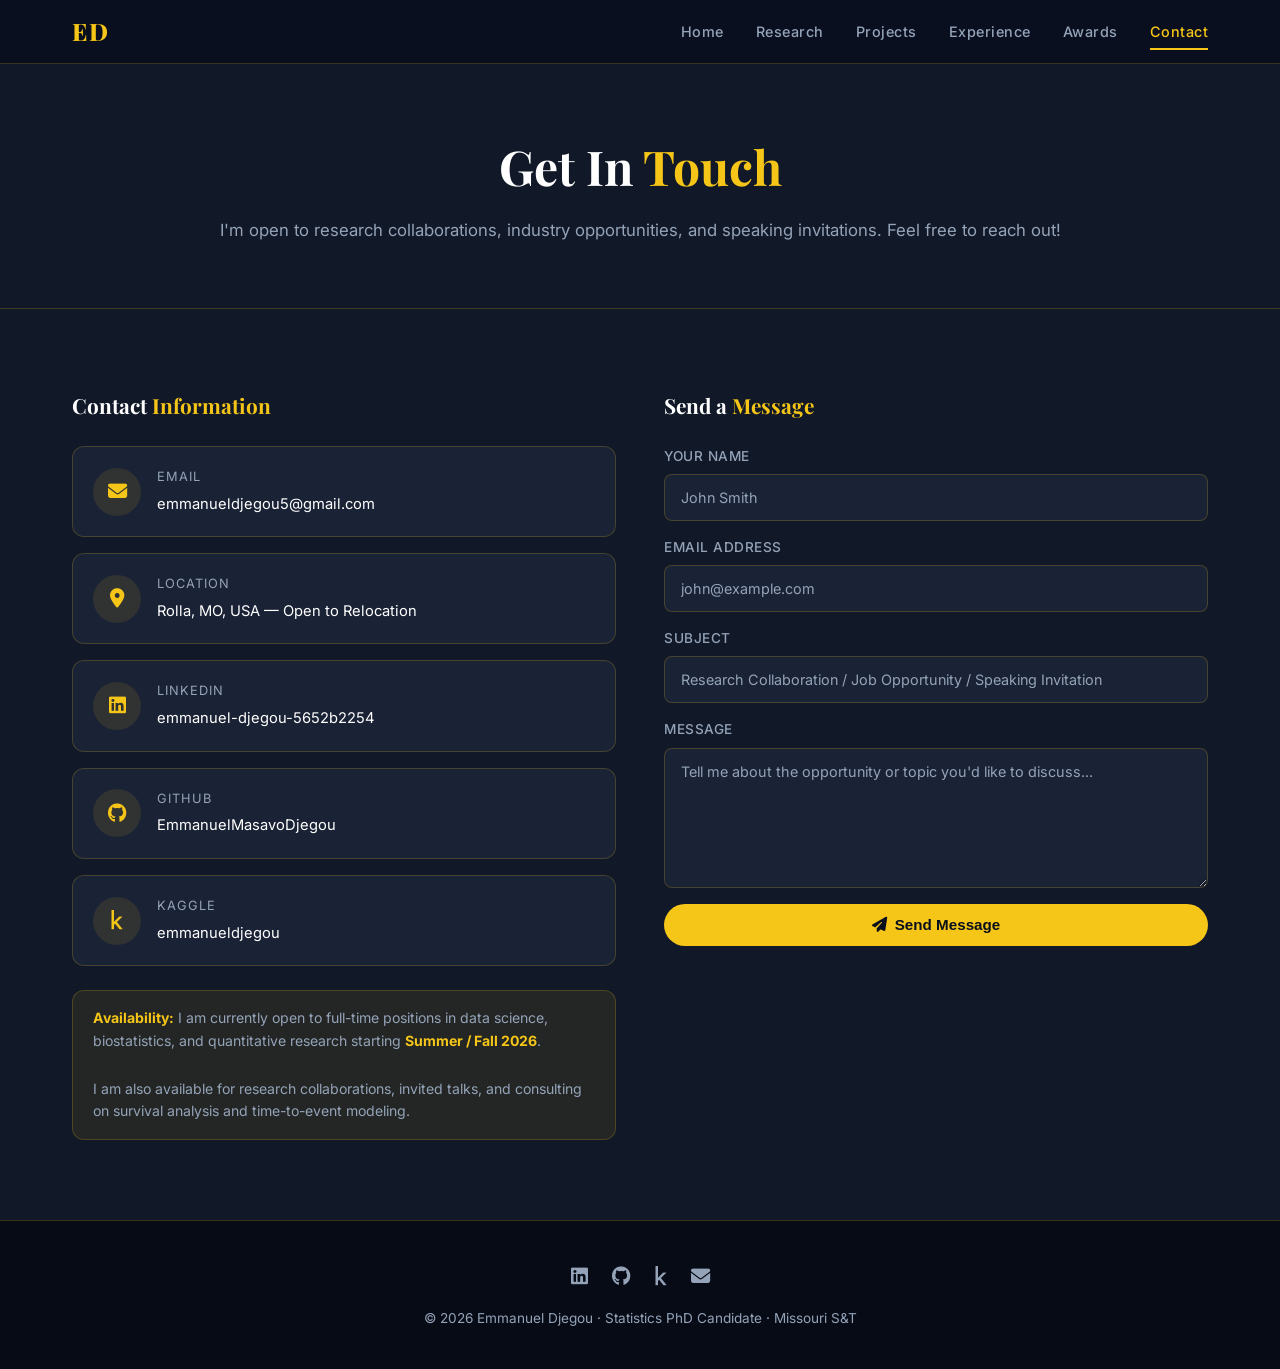
==== contact.html @ 5331f529 "Build complete portfolio website for Emmanuel Djegou Agent-Logs-Url: https://github.com/EmmanuelMasa" ====
<!DOCTYPE html>
<html lang="en">
<head>
  <meta charset="UTF-8">
  <meta name="viewport" content="width=device-width, initial-scale=1.0">
  <meta name="description" content="Contact Emmanuel Djegou — Statistics PhD Candidate open to research collaborations, industry opportunities, and speaking invitations.">
  <title>Contact | Emmanuel Djegou</title>
  <link rel="preconnect" href="https://fonts.googleapis.com">
  <link rel="preconnect" href="https://fonts.gstatic.com" crossorigin>
  <link href="https://fonts.googleapis.com/css2?family=Inter:wght@300;400;500;600;700&family=Playfair+Display:wght@400;600;700&display=swap" rel="stylesheet">
  <link rel="stylesheet" href="https://cdnjs.cloudflare.com/ajax/libs/font-awesome/6.5.0/css/all.min.css">
  <link rel="stylesheet" href="css/style.css">
  <link rel="stylesheet" href="css/animations.css">
</head>
<body>

  <!-- NAV -->
  <nav class="navbar">
    <div class="nav-container">
      <a href="index.html" class="nav-logo">ED</a>
      <button class="hamburger" aria-label="Toggle menu" aria-expanded="false">
        <span></span><span></span><span></span>
      </button>
      <ul class="nav-links">
        <li><a href="index.html">Home</a></li>
        <li><a href="research.html">Research</a></li>
        <li><a href="projects.html">Projects</a></li>
        <li><a href="experience.html">Experience</a></li>
        <li><a href="awards.html">Awards</a></li>
        <li><a href="contact.html">Contact</a></li>
      </ul>
    </div>
  </nav>

  <!-- PAGE HEADER -->
  <div class="page-header">
    <h1 class="section-title">Get In <span>Touch</span></h1>
    <p class="section-subtitle">I'm open to research collaborations, industry opportunities, and speaking invitations. Feel free to reach out!</p>
  </div>

  <!-- CONTACT -->
  <section class="contact-section">
    <div class="section-container">
      <div class="contact-grid">

        <!-- LEFT: Contact Info -->
        <div class="reveal">
          <h3 class="contact-info-title">Contact <span style="color: var(--accent);">Information</span></h3>

          <div class="contact-card">
            <div class="contact-icon"><i class="fas fa-envelope"></i></div>
            <div class="contact-text">
              <span class="contact-label">Email</span>
              <a href="mailto:emmanueldjegou5@gmail.com" class="contact-value">emmanueldjegou5@gmail.com</a>
            </div>
          </div>

          <div class="contact-card">
            <div class="contact-icon"><i class="fas fa-map-marker-alt"></i></div>
            <div class="contact-text">
              <span class="contact-label">Location</span>
              <span class="contact-value">Rolla, MO, USA &mdash; Open to Relocation</span>
            </div>
          </div>

          <div class="contact-card">
            <div class="contact-icon"><i class="fab fa-linkedin"></i></div>
            <div class="contact-text">
              <span class="contact-label">LinkedIn</span>
              <a href="https://linkedin.com/in/emmanuel-djegou-5652b2254" target="_blank" rel="noopener" class="contact-value">emmanuel-djegou-5652b2254</a>
            </div>
          </div>

          <div class="contact-card">
            <div class="contact-icon"><i class="fab fa-github"></i></div>
            <div class="contact-text">
              <span class="contact-label">GitHub</span>
              <a href="https://github.com/EmmanuelMasavoDjegou" target="_blank" rel="noopener" class="contact-value">EmmanuelMasavoDjegou</a>
            </div>
          </div>

          <div class="contact-card">
            <div class="contact-icon"><i class="fab fa-kaggle"></i></div>
            <div class="contact-text">
              <span class="contact-label">Kaggle</span>
              <a href="https://www.kaggle.com/emmanueldjegou" target="_blank" rel="noopener" class="contact-value">emmanueldjegou</a>
            </div>
          </div>

          <div class="availability-note">
            <p><strong>Availability:</strong> I am currently open to full-time positions in data science, biostatistics, and quantitative research starting <strong>Summer / Fall 2026</strong>.</p>
            <br>
            <p>I am also available for research collaborations, invited talks, and consulting on survival analysis and time-to-event modeling.</p>
          </div>
        </div>

        <!-- RIGHT: Contact Form -->
        <div class="reveal reveal-delay-2">
          <h3 class="contact-form-title">Send a <span style="color: var(--accent);">Message</span></h3>

          <form class="contact-form" id="contact-form" action="https://formspree.io/f/placeholder" method="POST">
            <div class="form-group">
              <label for="name">Your Name</label>
              <input type="text" id="name" name="name" placeholder="John Smith" required>
            </div>
            <div class="form-group">
              <label for="email">Email Address</label>
              <input type="email" id="email" name="email" placeholder="john@example.com" required>
            </div>
            <div class="form-group">
              <label for="subject">Subject</label>
              <input type="text" id="subject" name="subject" placeholder="Research Collaboration / Job Opportunity / Speaking Invitation">
            </div>
            <div class="form-group">
              <label for="message">Message</label>
              <textarea id="message" name="message" rows="6" placeholder="Tell me about the opportunity or topic you'd like to discuss..." required></textarea>
            </div>
            <button type="submit" class="btn-primary full-width">
              <i class="fas fa-paper-plane"></i> Send Message
            </button>
          </form>
        </div>

      </div>
    </div>
  </section>

  <!-- FOOTER -->
  <footer>
    <div class="footer-social">
      <a href="https://linkedin.com/in/emmanuel-djegou-5652b2254" target="_blank" rel="noopener"><i class="fab fa-linkedin"></i></a>
      <a href="https://github.com/EmmanuelMasavoDjegou" target="_blank" rel="noopener"><i class="fab fa-github"></i></a>
      <a href="https://www.kaggle.com/emmanueldjegou" target="_blank" rel="noopener"><i class="fab fa-kaggle"></i></a>
      <a href="mailto:emmanueldjegou5@gmail.com"><i class="fas fa-envelope"></i></a>
    </div>
    <p>&copy; 2026 Emmanuel Djegou &middot; Statistics PhD Candidate &middot; Missouri S&amp;T</p>
  </footer>

  <script src="js/main.js"></script>
</body>
</html>
---- css/style.css ----
/* ============================================================
   Emmanuel Djegou — Portfolio Stylesheet
   ============================================================ */

/* CSS Variables */
:root {
  --bg-primary: #0a0f1e;
  --bg-secondary: #111827;
  --bg-card: #1a2235;
  --accent: #f5c518;
  --accent-hover: #e6b800;
  --text-primary: #e2e8f0;
  --text-secondary: #94a3b8;
  --border: rgba(245, 197, 24, 0.2);
  --glass: rgba(26, 34, 53, 0.8);
  --shadow: 0 8px 32px rgba(0,0,0,0.4);
  --radius: 12px;
  --transition: all 0.3s cubic-bezier(0.4, 0, 0.2, 1);
}

/* ============================================================
   Global Reset & Base
   ============================================================ */
* {
  box-sizing: border-box;
  margin: 0;
  padding: 0;
}

html {
  scroll-behavior: smooth;
}

body {
  font-family: 'Inter', sans-serif;
  background: var(--bg-primary);
  color: var(--text-primary);
  line-height: 1.6;
  -webkit-font-smoothing: antialiased;
}

::selection {
  background: var(--accent);
  color: #0a0f1e;
}

a {
  color: inherit;
  text-decoration: none;
}

img {
  max-width: 100%;
  display: block;
}

/* ============================================================
   Navigation
   ============================================================ */
.navbar {
  position: fixed;
  top: 0;
  left: 0;
  right: 0;
  height: 64px;
  background: rgba(10, 15, 30, 0.95);
  backdrop-filter: blur(10px);
  -webkit-backdrop-filter: blur(10px);
  border-bottom: 1px solid var(--border);
  z-index: 1000;
  transition: var(--transition);
}

.navbar.scrolled {
  background: rgba(10, 15, 30, 0.99);
  box-shadow: 0 4px 20px rgba(0, 0, 0, 0.5);
}

.nav-container {
  max-width: 1200px;
  margin: 0 auto;
  padding: 0 2rem;
  height: 100%;
  display: flex;
  align-items: center;
  justify-content: space-between;
}

.nav-logo {
  font-family: 'Playfair Display', serif;
  color: var(--accent);
  font-size: 1.5rem;
  font-weight: 800;
  letter-spacing: 2px;
  text-decoration: none;
}

.nav-links {
  display: flex;
  gap: 2rem;
  list-style: none;
}

.nav-links a {
  color: var(--text-secondary);
  text-decoration: none;
  font-size: 0.9rem;
  font-weight: 500;
  letter-spacing: 0.5px;
  padding: 0.5rem 0;
  border-bottom: 2px solid transparent;
  transition: var(--transition);
}

.nav-links a:hover,
.nav-links a.active {
  color: var(--accent);
  border-bottom-color: var(--accent);
}

/* Hamburger */
.hamburger {
  display: none;
  flex-direction: column;
  justify-content: space-between;
  width: 28px;
  height: 20px;
  background: none;
  border: none;
  cursor: pointer;
  padding: 0;
}

.hamburger span {
  display: block;
  height: 2px;
  background: var(--text-primary);
  border-radius: 2px;
  transition: var(--transition);
}

.hamburger.open span:nth-child(1) {
  transform: translateY(9px) rotate(45deg);
}
.hamburger.open span:nth-child(2) {
  opacity: 0;
}
.hamburger.open span:nth-child(3) {
  transform: translateY(-9px) rotate(-45deg);
}

@media (max-width: 768px) {
  .hamburger {
    display: flex;
  }

  .nav-links {
    position: fixed;
    top: 64px;
    left: 0;
    right: 0;
    background: rgba(10, 15, 30, 0.98);
    backdrop-filter: blur(10px);
    flex-direction: column;
    align-items: center;
    gap: 0;
    padding: 0;
    max-height: 0;
    overflow: hidden;
    transition: max-height 0.3s ease, padding 0.3s ease;
    border-bottom: 1px solid var(--border);
  }

  .nav-links.nav-open {
    max-height: 400px;
    padding: 1rem 0;
  }

  .nav-links li {
    width: 100%;
    text-align: center;
  }

  .nav-links a {
    display: block;
    padding: 0.9rem 2rem;
    border-bottom: none;
    border-top: 1px solid rgba(255,255,255,0.05);
  }

  .nav-links a:hover,
  .nav-links a.active {
    background: rgba(245, 197, 24, 0.1);
    border-bottom: none;
  }
}

/* ============================================================
   Hero Section
   ============================================================ */
.hero {
  min-height: 100vh;
  display: flex;
  align-items: center;
  justify-content: center;
  text-align: center;
  background: linear-gradient(135deg, #0a0f1e, #0d1b3e, #0a0f1e, #1a0f2e);
  background-size: 400% 400%;
  animation: gradientShift 15s ease infinite;
  position: relative;
  overflow: hidden;
}

.hero::before {
  content: '';
  position: absolute;
  top: 0;
  left: 0;
  right: 0;
  bottom: 0;
  background: radial-gradient(ellipse at center, rgba(245,197,24,0.05) 0%, transparent 70%);
  pointer-events: none;
}

.hero-content {
  position: relative;
  z-index: 1;
  padding: 0 2rem;
  max-width: 800px;
}

.hero-eyebrow {
  font-size: 0.85rem;
  text-transform: uppercase;
  letter-spacing: 3px;
  color: var(--accent);
  margin-bottom: 1rem;
  font-weight: 500;
}

.hero-name {
  font-family: 'Playfair Display', serif;
  font-size: clamp(2.5rem, 6vw, 5rem);
  font-weight: 700;
  color: white;
  margin-bottom: 1rem;
  line-height: 1.1;
}

.hero-subtitle-wrapper {
  font-size: clamp(1rem, 2.5vw, 1.4rem);
  color: var(--accent);
  min-height: 2em;
  margin-bottom: 0.5rem;
  display: flex;
  align-items: center;
  justify-content: center;
}

.hero-location {
  color: var(--text-secondary);
  margin: 1rem 0;
  font-size: 0.95rem;
}

.hero-location i {
  color: var(--accent);
  margin-right: 0.3rem;
}

.hero-cta {
  display: flex;
  gap: 1rem;
  justify-content: center;
  flex-wrap: wrap;
  margin-top: 2rem;
}

.btn-primary {
  background: var(--accent);
  color: #0a0f1e;
  padding: 0.8rem 2rem;
  border-radius: 50px;
  font-weight: 600;
  font-size: 0.95rem;
  border: none;
  cursor: pointer;
  transition: var(--transition);
  text-decoration: none;
  display: inline-flex;
  align-items: center;
  gap: 0.5rem;
}

.btn-primary:hover {
  background: var(--accent-hover);
  transform: translateY(-2px);
  box-shadow: 0 8px 25px rgba(245, 197, 24, 0.4);
  color: #0a0f1e;
}

.btn-secondary {
  background: transparent;
  color: var(--accent);
  padding: 0.8rem 2rem;
  border-radius: 50px;
  font-weight: 600;
  font-size: 0.95rem;
  border: 2px solid var(--accent);
  cursor: pointer;
  transition: var(--transition);
  text-decoration: none;
  display: inline-flex;
  align-items: center;
  gap: 0.5rem;
}

.btn-secondary:hover {
  background: var(--accent);
  color: #0a0f1e;
  transform: translateY(-2px);
  box-shadow: 0 8px 25px rgba(245, 197, 24, 0.3);
}

.hero-social {
  display: flex;
  gap: 1.5rem;
  justify-content: center;
  margin-top: 2rem;
}

.hero-social a {
  color: var(--text-secondary);
  font-size: 1.5rem;
  transition: var(--transition);
  display: inline-block;
}

.hero-social a:hover {
  color: var(--accent);
  transform: translateY(-3px);
}

/* ============================================================
   Section Base Styles
   ============================================================ */
section {
  padding: 5rem 0;
}

.section-container {
  max-width: 1200px;
  margin: 0 auto;
  padding: 0 2rem;
}

.section-title {
  font-family: 'Playfair Display', serif;
  font-size: clamp(1.8rem, 4vw, 2.5rem);
  color: white;
  margin-bottom: 0.5rem;
}

.section-title span {
  color: var(--accent);
}

.section-subtitle {
  color: var(--text-secondary);
  margin-bottom: 3rem;
  font-size: 1rem;
}

/* Alternating section backgrounds */
.about-section,
.skills-section,
.contact-section {
  background: var(--bg-secondary);
}

.stats-section,
.hero-section {
  background: var(--bg-primary);
}

/* ============================================================
   About Section
   ============================================================ */
.about-grid {
  display: grid;
  grid-template-columns: 1fr 1fr;
  gap: 4rem;
  align-items: start;
}

.about-text p {
  color: var(--text-secondary);
  margin-bottom: 0.5rem;
  line-height: 1.8;
}

.about-highlights {
  display: flex;
  flex-direction: column;
  gap: 1.25rem;
}

.highlight-item {
  display: flex;
  align-items: center;
  gap: 1rem;
  background: var(--bg-card);
  border: 1px solid var(--border);
  border-radius: var(--radius);
  padding: 1.25rem;
  transition: var(--transition);
}

.highlight-item:hover {
  border-color: var(--accent);
  transform: translateX(4px);
}

.highlight-item > i {
  font-size: 1.2rem;
  color: var(--accent);
  background: rgba(245, 197, 24, 0.1);
  width: 40px;
  height: 40px;
  border-radius: 50%;
  display: flex;
  align-items: center;
  justify-content: center;
  flex-shrink: 0;
}

.highlight-item div h4 {
  color: white;
  font-size: 0.95rem;
  font-weight: 600;
  margin-bottom: 0.2rem;
}

.highlight-item div p {
  color: var(--text-secondary);
  font-size: 0.85rem;
}

@media (max-width: 768px) {
  .about-grid {
    grid-template-columns: 1fr;
    gap: 2rem;
  }
}

/* ============================================================
   Stats Section
   ============================================================ */
.stats-grid {
  display: grid;
  grid-template-columns: repeat(4, 1fr);
  gap: 1.5rem;
}

.stat-card {
  background: var(--bg-card);
  border: 1px solid var(--border);
  border-radius: var(--radius);
  padding: 2rem;
  text-align: center;
  transition: var(--transition);
}

.stat-card:hover {
  border-color: var(--accent);
  transform: translateY(-4px);
  box-shadow: 0 12px 30px rgba(245, 197, 24, 0.15);
}

.stat-number {
  font-family: 'Playfair Display', serif;
  font-size: 2.5rem;
  font-weight: 700;
  color: var(--accent);
}

.stat-label {
  color: var(--text-secondary);
  font-size: 0.85rem;
  text-transform: uppercase;
  letter-spacing: 1px;
  margin-top: 0.5rem;
}

@media (max-width: 768px) {
  .stats-grid {
    grid-template-columns: repeat(2, 1fr);
  }
}

@media (max-width: 480px) {
  .stats-grid {
    grid-template-columns: 1fr;
  }
}

/* ============================================================
   Skills Section
   ============================================================ */
.skills-grid {
  display: grid;
  grid-template-columns: repeat(2, 1fr);
  gap: 1.5rem;
}

.skill-category {
  background: var(--bg-card);
  border: 1px solid var(--border);
  border-radius: var(--radius);
  padding: 1.5rem;
  transition: var(--transition);
}

.skill-category:hover {
  border-color: var(--accent);
}

.skill-category h3 {
  color: var(--accent);
  margin-bottom: 1rem;
  font-size: 0.85rem;
  text-transform: uppercase;
  letter-spacing: 1.5px;
  display: flex;
  align-items: center;
  gap: 0.5rem;
}

.skill-tags {
  display: flex;
  flex-wrap: wrap;
  gap: 0.5rem;
}

.skill-tag {
  background: rgba(245, 197, 24, 0.1);
  color: var(--text-primary);
  border: 1px solid rgba(245, 197, 24, 0.3);
  border-radius: 20px;
  padding: 0.3rem 0.8rem;
  font-size: 0.8rem;
  transition: var(--transition);
}

.skill-tag:hover {
  background: rgba(245, 197, 24, 0.2);
  border-color: var(--accent);
}

@media (max-width: 768px) {
  .skills-grid {
    grid-template-columns: 1fr;
  }
}

/* ============================================================
   Glassmorphism Cards
   ============================================================ */
.glass-card {
  background: var(--glass);
  backdrop-filter: blur(10px);
  -webkit-backdrop-filter: blur(10px);
  border: 1px solid var(--border);
  border-radius: var(--radius);
  padding: 2rem;
  transition: var(--transition);
  position: relative;
}

.glass-card:hover {
  transform: translateY(-4px);
  border-color: var(--accent);
  box-shadow: 0 16px 40px rgba(245, 197, 24, 0.15);
}

.card-grid {
  display: grid;
  grid-template-columns: repeat(auto-fit, minmax(350px, 1fr));
  gap: 2rem;
}

.card-badge {
  display: inline-block;
  background: rgba(245, 197, 24, 0.15);
  color: var(--accent);
  border: 1px solid rgba(245, 197, 24, 0.4);
  border-radius: 20px;
  padding: 0.2rem 0.75rem;
  font-size: 0.8rem;
  font-weight: 600;
  margin-bottom: 1rem;
}

.card-title {
  font-family: 'Playfair Display', serif;
  font-size: 1.2rem;
  color: white;
  margin-bottom: 0.75rem;
  line-height: 1.4;
}

.card-authors {
  color: var(--text-secondary);
  font-size: 0.9rem;
  margin-bottom: 0.75rem;
  font-style: italic;
}

.card-description {
  color: var(--text-secondary);
  font-size: 0.9rem;
  line-height: 1.7;
  margin-bottom: 1rem;
}

.card-tags {
  display: flex;
  flex-wrap: wrap;
  gap: 0.5rem;
  margin-bottom: 1.5rem;
}

.card-tag {
  background: rgba(245, 197, 24, 0.08);
  color: var(--text-secondary);
  border: 1px solid rgba(245, 197, 24, 0.25);
  border-radius: 20px;
  padding: 0.2rem 0.65rem;
  font-size: 0.78rem;
  transition: var(--transition);
}

.card-link {
  display: inline-flex;
  align-items: center;
  gap: 0.5rem;
  color: var(--accent);
  text-decoration: none;
  font-weight: 600;
  font-size: 0.9rem;
  transition: var(--transition);
}

.card-link:hover {
  gap: 0.75rem;
  color: var(--accent-hover);
}

.card-lang-badge {
  position: absolute;
  top: 1.5rem;
  right: 1.5rem;
  background: transparent;
  color: var(--accent);
  border: 1px solid var(--accent);
  border-radius: 6px;
  padding: 0.15rem 0.6rem;
  font-size: 0.75rem;
  font-weight: 600;
}

.card-result {
  background: rgba(245, 197, 24, 0.08);
  border-left: 3px solid var(--accent);
  padding: 0.5rem 1rem;
  border-radius: 0 6px 6px 0;
  font-size: 0.88rem;
  color: var(--accent);
  font-weight: 600;
  margin-bottom: 1rem;
}

@media (max-width: 768px) {
  .card-grid {
    grid-template-columns: 1fr;
  }
}

/* ============================================================
   Timeline (Experience)
   ============================================================ */
.timeline {
  position: relative;
  padding-left: 2rem;
}

.timeline::before {
  content: '';
  position: absolute;
  left: 0;
  top: 0;
  bottom: 0;
  width: 2px;
  background: linear-gradient(to bottom, var(--accent), transparent);
}

.timeline-item {
  position: relative;
  padding-left: 2rem;
  padding-bottom: 3rem;
}

.timeline-item:last-child {
  padding-bottom: 0;
}

.timeline-item::before {
  content: '';
  position: absolute;
  left: -2.45rem;
  top: 0.4rem;
  width: 14px;
  height: 14px;
  border-radius: 50%;
  background: var(--accent);
  border: 3px solid var(--bg-primary);
  box-shadow: 0 0 0 3px rgba(245, 197, 24, 0.3);
}

.timeline-header {
  display: flex;
  justify-content: space-between;
  align-items: flex-start;
  flex-wrap: wrap;
  gap: 1rem;
  margin-bottom: 0.75rem;
}

.timeline-role {
  font-size: 1.1rem;
  font-weight: 600;
  color: white;
  margin-bottom: 0.25rem;
}

.timeline-company {
  color: var(--accent);
  font-size: 0.9rem;
  font-weight: 500;
}

.timeline-meta {
  text-align: right;
}

.timeline-date {
  color: var(--text-secondary);
  font-size: 0.85rem;
  white-space: nowrap;
  display: block;
}

.timeline-location {
  color: var(--text-secondary);
  font-size: 0.82rem;
  display: block;
  margin-top: 0.2rem;
}

.timeline-body {
  background: var(--bg-card);
  border: 1px solid var(--border);
  border-radius: var(--radius);
  padding: 1.25rem 1.5rem;
}

.timeline-item ul {
  list-style: none;
  margin-top: 0;
}

.timeline-item ul li {
  color: var(--text-secondary);
  font-size: 0.9rem;
  padding: 0.3rem 0;
  padding-left: 1.2rem;
  position: relative;
}

.timeline-item ul li::before {
  content: '▸';
  position: absolute;
  left: 0;
  color: var(--accent);
}

/* ============================================================
   Education
   ============================================================ */
.edu-grid {
  display: grid;
  grid-template-columns: repeat(auto-fit, minmax(300px, 1fr));
  gap: 1.5rem;
}

.edu-card {
  background: var(--bg-card);
  border: 1px solid var(--border);
  border-radius: var(--radius);
  padding: 1.75rem;
  transition: var(--transition);
}

.edu-card:hover {
  border-color: var(--accent);
}

.edu-degree {
  font-family: 'Playfair Display', serif;
  font-size: 1.15rem;
  color: white;
  margin-bottom: 0.3rem;
}

.edu-school {
  color: var(--accent);
  font-size: 0.9rem;
  font-weight: 500;
  margin-bottom: 0.5rem;
}

.edu-date {
  color: var(--text-secondary);
  font-size: 0.85rem;
  margin-bottom: 1rem;
}

.edu-details {
  color: var(--text-secondary);
  font-size: 0.88rem;
  line-height: 1.7;
}

.edu-details li {
  list-style: none;
  padding-left: 1.2rem;
  position: relative;
  margin-bottom: 0.3rem;
}

.edu-details li::before {
  content: '▸';
  position: absolute;
  left: 0;
  color: var(--accent);
  font-size: 0.8rem;
}

.coursework-grid {
  display: grid;
  grid-template-columns: 1fr 1fr;
  gap: 0.25rem 1rem;
  margin-top: 0.75rem;
}

/* ============================================================
   Awards Grid
   ============================================================ */
.awards-grid {
  display: grid;
  grid-template-columns: repeat(auto-fit, minmax(280px, 1fr));
  gap: 1.5rem;
}

.award-card {
  background: var(--bg-card);
  border: 1px solid var(--border);
  border-radius: var(--radius);
  padding: 1.5rem;
  border-left: 4px solid var(--accent);
  transition: var(--transition);
}

.award-card:hover {
  transform: translateY(-3px);
  box-shadow: var(--shadow);
}

.award-title {
  color: white;
  font-weight: 600;
  font-size: 0.95rem;
  margin-bottom: 0.4rem;
}

.award-org {
  color: var(--text-secondary);
  font-size: 0.85rem;
  margin-bottom: 0.4rem;
}

.award-date {
  color: var(--accent);
  font-size: 0.85rem;
  font-weight: 600;
}

.cert-card {
  background: var(--bg-card);
  border: 1px solid var(--border);
  border-radius: var(--radius);
  padding: 1.5rem;
  border-left: 4px solid #4a9eff;
  transition: var(--transition);
}

.cert-card:hover {
  transform: translateY(-3px);
  box-shadow: var(--shadow);
}

.cert-title {
  color: white;
  font-weight: 600;
  font-size: 0.95rem;
  margin-bottom: 0.4rem;
}

.cert-issuer {
  color: var(--text-secondary);
  font-size: 0.85rem;
  margin-bottom: 0.4rem;
}

.cert-date {
  color: #4a9eff;
  font-size: 0.85rem;
  font-weight: 600;
}

/* ============================================================
   Conference Talks
   ============================================================ */
.talks-section h3 {
  font-size: 1.1rem;
  color: white;
  margin: 2rem 0 1rem;
  padding-bottom: 0.5rem;
  border-bottom: 1px solid var(--border);
}

.talks-section h3:first-child {
  margin-top: 0;
}

.talk-card {
  background: var(--bg-card);
  border: 1px solid var(--border);
  border-radius: var(--radius);
  padding: 1.25rem 1.5rem;
  margin-bottom: 1rem;
  display: flex;
  align-items: flex-start;
  gap: 1rem;
  transition: var(--transition);
}

.talk-card:hover {
  border-color: var(--accent);
  transform: translateX(4px);
}

.talk-icon {
  color: var(--accent);
  font-size: 1rem;
  margin-top: 0.2rem;
  flex-shrink: 0;
}

.talk-content {
  flex: 1;
}

.talk-title {
  color: white;
  font-weight: 600;
  font-size: 0.95rem;
  margin-bottom: 0.4rem;
}

.talk-venue {
  color: var(--text-secondary);
  font-size: 0.85rem;
}

.talk-date-badge {
  background: rgba(245, 197, 24, 0.1);
  color: var(--accent);
  border: 1px solid rgba(245, 197, 24, 0.3);
  border-radius: 20px;
  padding: 0.2rem 0.75rem;
  font-size: 0.78rem;
  font-weight: 600;
  white-space: nowrap;
  flex-shrink: 0;
}

/* ============================================================
   Leadership Cards
   ============================================================ */
.leadership-grid {
  display: grid;
  grid-template-columns: repeat(auto-fit, minmax(340px, 1fr));
  gap: 1.5rem;
}

.leadership-card {
  background: var(--bg-card);
  border: 1px solid var(--border);
  border-radius: var(--radius);
  padding: 1.75rem;
  transition: var(--transition);
}

.leadership-card:hover {
  border-color: var(--accent);
}

.leadership-role {
  font-size: 1.05rem;
  font-weight: 600;
  color: white;
  margin-bottom: 0.25rem;
}

.leadership-org {
  color: var(--accent);
  font-size: 0.9rem;
  margin-bottom: 0.5rem;
}

.leadership-period {
  color: var(--text-secondary);
  font-size: 0.85rem;
  margin-bottom: 1rem;
}

.leadership-card ul {
  list-style: none;
}

.leadership-card ul li {
  color: var(--text-secondary);
  font-size: 0.88rem;
  padding: 0.3rem 0;
  padding-left: 1.2rem;
  position: relative;
}

.leadership-card ul li::before {
  content: '▸';
  position: absolute;
  left: 0;
  color: var(--accent);
}

/* ============================================================
   Contact
   ============================================================ */
.contact-grid {
  display: grid;
  grid-template-columns: 1fr 1fr;
  gap: 3rem;
}

.contact-info-title {
  font-family: 'Playfair Display', serif;
  font-size: 1.3rem;
  color: white;
  margin-bottom: 1.5rem;
}

.contact-card {
  background: var(--bg-card);
  border: 1px solid var(--border);
  border-radius: var(--radius);
  padding: 1.25rem;
  display: flex;
  align-items: center;
  gap: 1rem;
  margin-bottom: 1rem;
  transition: var(--transition);
}

.contact-card:hover {
  border-color: var(--accent);
}

.contact-icon {
  width: 48px;
  height: 48px;
  background: rgba(245, 197, 24, 0.1);
  border-radius: 50%;
  display: flex;
  align-items: center;
  justify-content: center;
  color: var(--accent);
  font-size: 1.2rem;
  flex-shrink: 0;
}

.contact-text .contact-label {
  color: var(--text-secondary);
  font-size: 0.8rem;
  text-transform: uppercase;
  letter-spacing: 1px;
  display: block;
  margin-bottom: 0.2rem;
}

.contact-text .contact-value {
  color: white;
  text-decoration: none;
  font-size: 0.92rem;
  transition: var(--transition);
}

.contact-text .contact-value:hover {
  color: var(--accent);
}

.availability-note {
  background: rgba(245, 197, 24, 0.08);
  border: 1px solid rgba(245, 197, 24, 0.2);
  border-radius: var(--radius);
  padding: 1rem 1.25rem;
  margin-top: 1.5rem;
}

.availability-note p {
  color: var(--text-secondary);
  font-size: 0.88rem;
  line-height: 1.6;
}

.availability-note strong {
  color: var(--accent);
}

/* Contact Form */
.contact-form-title {
  font-family: 'Playfair Display', serif;
  font-size: 1.3rem;
  color: white;
  margin-bottom: 1.5rem;
}

.contact-form {
  display: flex;
  flex-direction: column;
  gap: 1rem;
}

.form-group {
  display: flex;
  flex-direction: column;
  gap: 0.4rem;
}

.form-group label {
  color: var(--text-secondary);
  font-size: 0.85rem;
  font-weight: 500;
  text-transform: uppercase;
  letter-spacing: 0.5px;
}

.form-group input,
.form-group textarea,
.form-group select {
  background: var(--bg-card);
  border: 1px solid var(--border);
  color: var(--text-primary);
  border-radius: 8px;
  padding: 0.875rem 1rem;
  width: 100%;
  outline: none;
  font-family: 'Inter', sans-serif;
  font-size: 0.9rem;
  transition: var(--transition);
}

.form-group input::placeholder,
.form-group textarea::placeholder {
  color: var(--text-secondary);
}

.form-group input:focus,
.form-group textarea:focus {
  border-color: var(--accent);
  box-shadow: 0 0 0 3px rgba(245, 197, 24, 0.1);
}

.form-group textarea {
  resize: vertical;
  min-height: 140px;
}

.btn-primary.full-width {
  width: 100%;
  justify-content: center;
}

@media (max-width: 768px) {
  .contact-grid {
    grid-template-columns: 1fr;
    gap: 2rem;
  }
}

/* ============================================================
   Page Header (inner pages)
   ============================================================ */
.page-header {
  padding: 8rem 2rem 4rem;
  background: var(--bg-secondary);
  text-align: center;
  border-bottom: 1px solid var(--border);
}

.page-header .section-title {
  font-size: clamp(2rem, 5vw, 3rem);
  margin-bottom: 0.75rem;
}

.page-header .section-subtitle {
  margin-bottom: 0;
  font-size: 1.05rem;
}

/* ============================================================
   Footer
   ============================================================ */
footer {
  background: #060b16;
  border-top: 1px solid var(--border);
  padding: 2.5rem 2rem;
  text-align: center;
}

.footer-social {
  display: flex;
  justify-content: center;
  gap: 1.5rem;
  margin-bottom: 1rem;
}

.footer-social a {
  color: var(--text-secondary);
  font-size: 1.2rem;
  transition: var(--transition);
  display: inline-block;
}

.footer-social a:hover {
  color: var(--accent);
  transform: translateY(-2px);
}

footer p {
  color: var(--text-secondary);
  font-size: 0.85rem;
}

/* ============================================================
   Utility
   ============================================================ */
.section-divider {
  height: 1px;
  background: var(--border);
  margin: 3rem 0;
}

.text-accent {
  color: var(--accent);
}

.mb-1 { margin-bottom: 0.5rem; }
.mb-2 { margin-bottom: 1rem; }
.mb-3 { margin-bottom: 1.5rem; }

/* ============================================================
   Responsive General
   ============================================================ */
@media (max-width: 480px) {
  .hero-cta {
    flex-direction: column;
    align-items: center;
  }

  .btn-primary,
  .btn-secondary {
    width: 100%;
    justify-content: center;
  }

  section {
    padding: 3.5rem 0;
  }

  .page-header {
    padding: 7rem 1.5rem 3rem;
  }
}
---- css/animations.css ----
/* Fade-in-up animation for scroll reveal */
.reveal {
  opacity: 0;
  transform: translateY(30px);
  transition: opacity 0.7s ease, transform 0.7s ease;
}
.reveal.visible {
  opacity: 1;
  transform: translateY(0);
}

/* Stagger delays for grid items */
.reveal-delay-1 { transition-delay: 0.1s; }
.reveal-delay-2 { transition-delay: 0.2s; }
.reveal-delay-3 { transition-delay: 0.3s; }
.reveal-delay-4 { transition-delay: 0.4s; }

/* Hero gradient animation */
@keyframes gradientShift {
  0% { background-position: 0% 50%; }
  50% { background-position: 100% 50%; }
  100% { background-position: 0% 50%; }
}

/* Typing cursor blink */
@keyframes blink {
  0%, 100% { opacity: 1; }
  50% { opacity: 0; }
}
.typing-cursor {
  display: inline-block;
  width: 3px;
  height: 1.2em;
  background: var(--accent);
  margin-left: 4px;
  vertical-align: middle;
  animation: blink 1s infinite;
}

/* Pulse glow for accent elements */
@keyframes pulseGlow {
  0%, 100% { box-shadow: 0 0 8px rgba(245,197,24,0.3); }
  50% { box-shadow: 0 0 20px rgba(245,197,24,0.6); }
}

/* Page fade transition */
@keyframes pageFadeIn {
  from { opacity: 0; }
  to { opacity: 1; }
}
body {
  animation: pageFadeIn 0.4s ease;
}
body.fade-out {
  opacity: 0;
  transition: opacity 0.3s ease;
}

/* Shimmer effect for stat numbers */
@keyframes shimmer {
  0% { background-position: -200% center; }
  100% { background-position: 200% center; }
}

/* Float animation for hero elements */
@keyframes float {
  0%, 100% { transform: translateY(0px); }
  50% { transform: translateY(-8px); }
}
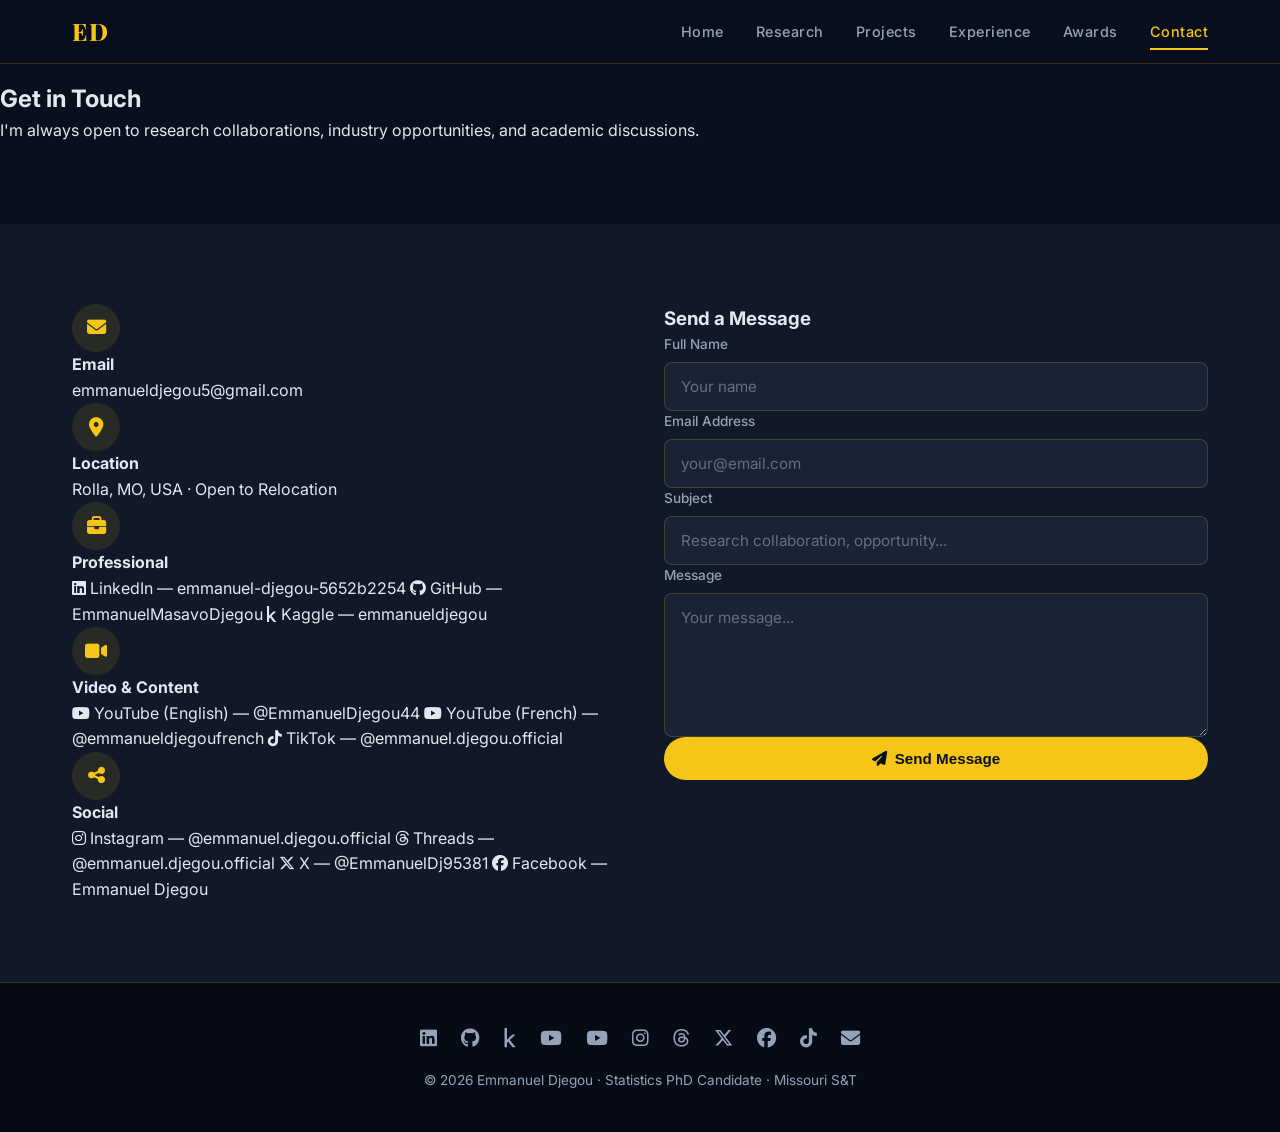
==== commit 0911512f: "Updated contact.html" ====
--- a/contact.html
+++ b/contact.html
@@ -3,7 +3,7 @@
 <head>
   <meta charset="UTF-8">
   <meta name="viewport" content="width=device-width, initial-scale=1.0">
-  <meta name="description" content="Contact Emmanuel Djegou — Statistics PhD Candidate open to research collaborations, industry opportunities, and speaking invitations.">
+  <meta name="description" content="Contact Emmanuel Djegou — Statistics PhD Candidate at Missouri S&T.">
   <title>Contact | Emmanuel Djegou</title>
   <link rel="preconnect" href="https://fonts.googleapis.com">
   <link rel="preconnect" href="https://fonts.gstatic.com" crossorigin>
@@ -14,7 +14,6 @@
 </head>
 <body>
 
-  <!-- NAV -->
   <nav class="navbar">
     <div class="nav-container">
       <a href="index.html" class="nav-logo">ED</a>
@@ -32,90 +31,94 @@
     </div>
   </nav>
 
-  <!-- PAGE HEADER -->
-  <div class="page-header">
-    <h1 class="section-title">Get In <span>Touch</span></h1>
-    <p class="section-subtitle">I'm open to research collaborations, industry opportunities, and speaking invitations. Feel free to reach out!</p>
-  </div>
+  <section class="page-hero">
+    <div class="page-hero-content reveal">
+      <h1 class="page-title">Get in <span>Touch</span></h1>
+      <p class="page-subtitle">I'm always open to research collaborations, industry opportunities, and academic discussions.</p>
+    </div>
+  </section>
 
-  <!-- CONTACT -->
   <section class="contact-section">
     <div class="section-container">
       <div class="contact-grid">
 
-        <!-- LEFT: Contact Info -->
-        <div class="reveal">
-          <h3 class="contact-info-title">Contact <span style="color: var(--accent);">Information</span></h3>
+        <div class="contact-info reveal">
 
-          <div class="contact-card">
+          <div class="contact-item">
             <div class="contact-icon"><i class="fas fa-envelope"></i></div>
-            <div class="contact-text">
-              <span class="contact-label">Email</span>
-              <a href="mailto:emmanueldjegou5@gmail.com" class="contact-value">emmanueldjegou5@gmail.com</a>
+            <div>
+              <h4>Email</h4>
+              <a href="mailto:emmanueldjegou5@gmail.com">emmanueldjegou5@gmail.com</a>
             </div>
           </div>
 
-          <div class="contact-card">
+          <div class="contact-item">
             <div class="contact-icon"><i class="fas fa-map-marker-alt"></i></div>
-            <div class="contact-text">
-              <span class="contact-label">Location</span>
-              <span class="contact-value">Rolla, MO, USA &mdash; Open to Relocation</span>
+            <div>
+              <h4>Location</h4>
+              <p>Rolla, MO, USA &middot; Open to Relocation</p>
             </div>
           </div>
 
-          <div class="contact-card">
-            <div class="contact-icon"><i class="fab fa-linkedin"></i></div>
-            <div class="contact-text">
-              <span class="contact-label">LinkedIn</span>
-              <a href="https://linkedin.com/in/emmanuel-djegou-5652b2254" target="_blank" rel="noopener" class="contact-value">emmanuel-djegou-5652b2254</a>
+          <div class="contact-item">
+            <div class="contact-icon"><i class="fas fa-briefcase"></i></div>
+            <div>
+              <h4>Professional</h4>
+              <div class="social-links-list">
+                <a href="https://www.linkedin.com/in/emmanuel-djegou-5652b2254/" target="_blank" rel="noopener"><i class="fab fa-linkedin"></i> LinkedIn &mdash; emmanuel-djegou-5652b2254</a>
+                <a href="https://github.com/EmmanuelMasavoDjegou" target="_blank" rel="noopener"><i class="fab fa-github"></i> GitHub &mdash; EmmanuelMasavoDjegou</a>
+                <a href="https://www.kaggle.com/emmanueldjegou" target="_blank" rel="noopener"><i class="fab fa-kaggle"></i> Kaggle &mdash; emmanueldjegou</a>
+              </div>
             </div>
           </div>
 
-          <div class="contact-card">
-            <div class="contact-icon"><i class="fab fa-github"></i></div>
-            <div class="contact-text">
-              <span class="contact-label">GitHub</span>
-              <a href="https://github.com/EmmanuelMasavoDjegou" target="_blank" rel="noopener" class="contact-value">EmmanuelMasavoDjegou</a>
+          <div class="contact-item">
+            <div class="contact-icon"><i class="fas fa-video"></i></div>
+            <div>
+              <h4>Video &amp; Content</h4>
+              <div class="social-links-list">
+                <a href="https://www.youtube.com/@EmmanuelDjegou44" target="_blank" rel="noopener"><i class="fab fa-youtube"></i> YouTube (English) &mdash; @EmmanuelDjegou44</a>
+                <a href="https://youtube.com/@emmanueldjegoufrench" target="_blank" rel="noopener"><i class="fab fa-youtube"></i> YouTube (French) &mdash; @emmanueldjegoufrench</a>
+                <a href="https://www.tiktok.com/@emmanuel.djegou.official" target="_blank" rel="noopener"><i class="fab fa-tiktok"></i> TikTok &mdash; @emmanuel.djegou.official</a>
+              </div>
             </div>
           </div>
 
-          <div class="contact-card">
-            <div class="contact-icon"><i class="fab fa-kaggle"></i></div>
-            <div class="contact-text">
-              <span class="contact-label">Kaggle</span>
-              <a href="https://www.kaggle.com/emmanueldjegou" target="_blank" rel="noopener" class="contact-value">emmanueldjegou</a>
+          <div class="contact-item">
+            <div class="contact-icon"><i class="fas fa-share-alt"></i></div>
+            <div>
+              <h4>Social</h4>
+              <div class="social-links-list">
+                <a href="https://www.instagram.com/emmanuel.djegou.official/" target="_blank" rel="noopener"><i class="fab fa-instagram"></i> Instagram &mdash; @emmanuel.djegou.official</a>
+                <a href="https://www.threads.com/@emmanuel.djegou.official" target="_blank" rel="noopener"><i class="fab fa-threads"></i> Threads &mdash; @emmanuel.djegou.official</a>
+                <a href="https://x.com/EmmanuelDj95381" target="_blank" rel="noopener"><i class="fab fa-x-twitter"></i> X &mdash; @EmmanuelDj95381</a>
+                <a href="https://www.facebook.com/profile.php?id=61575435084025" target="_blank" rel="noopener"><i class="fab fa-facebook"></i> Facebook &mdash; Emmanuel Djegou</a>
+              </div>
             </div>
           </div>
 
-          <div class="availability-note">
-            <p><strong>Availability:</strong> I am currently open to full-time positions in data science, biostatistics, and quantitative research starting <strong>Summer / Fall 2026</strong>.</p>
-            <br>
-            <p>I am also available for research collaborations, invited talks, and consulting on survival analysis and time-to-event modeling.</p>
-          </div>
         </div>
 
-        <!-- RIGHT: Contact Form -->
-        <div class="reveal reveal-delay-2">
-          <h3 class="contact-form-title">Send a <span style="color: var(--accent);">Message</span></h3>
-
-          <form class="contact-form" id="contact-form" action="https://formspree.io/f/placeholder" method="POST">
+        <div class="contact-form-wrapper reveal reveal-delay-2">
+          <h3>Send a Message</h3>
+          <form id="contact-form" novalidate>
             <div class="form-group">
-              <label for="name">Your Name</label>
-              <input type="text" id="name" name="name" placeholder="John Smith" required>
+              <label for="name">Full Name</label>
+              <input type="text" id="name" name="name" placeholder="Your name" required>
             </div>
             <div class="form-group">
               <label for="email">Email Address</label>
-              <input type="email" id="email" name="email" placeholder="john@example.com" required>
+              <input type="email" id="email" name="email" placeholder="your@email.com" required>
             </div>
             <div class="form-group">
               <label for="subject">Subject</label>
-              <input type="text" id="subject" name="subject" placeholder="Research Collaboration / Job Opportunity / Speaking Invitation">
+              <input type="text" id="subject" name="subject" placeholder="Research collaboration, opportunity...">
             </div>
             <div class="form-group">
               <label for="message">Message</label>
-              <textarea id="message" name="message" rows="6" placeholder="Tell me about the opportunity or topic you'd like to discuss..." required></textarea>
+              <textarea id="message" name="message" rows="6" placeholder="Your message..." required></textarea>
             </div>
-            <button type="submit" class="btn-primary full-width">
+            <button type="submit" class="btn-primary" style="width:100%;justify-content:center;">
               <i class="fas fa-paper-plane"></i> Send Message
             </button>
           </form>
@@ -125,17 +128,23 @@
     </div>
   </section>
 
-  <!-- FOOTER -->
   <footer>
     <div class="footer-social">
-      <a href="https://linkedin.com/in/emmanuel-djegou-5652b2254" target="_blank" rel="noopener"><i class="fab fa-linkedin"></i></a>
-      <a href="https://github.com/EmmanuelMasavoDjegou" target="_blank" rel="noopener"><i class="fab fa-github"></i></a>
-      <a href="https://www.kaggle.com/emmanueldjegou" target="_blank" rel="noopener"><i class="fab fa-kaggle"></i></a>
-      <a href="mailto:emmanueldjegou5@gmail.com"><i class="fas fa-envelope"></i></a>
+      <a href="https://www.linkedin.com/in/emmanuel-djegou-5652b2254/" target="_blank" rel="noopener" title="LinkedIn"><i class="fab fa-linkedin"></i></a>
+      <a href="https://github.com/EmmanuelMasavoDjegou" target="_blank" rel="noopener" title="GitHub"><i class="fab fa-github"></i></a>
+      <a href="https://www.kaggle.com/emmanueldjegou" target="_blank" rel="noopener" title="Kaggle"><i class="fab fa-kaggle"></i></a>
+      <a href="https://www.youtube.com/@EmmanuelDjegou44" target="_blank" rel="noopener" title="YouTube English"><i class="fab fa-youtube"></i></a>
+      <a href="https://youtube.com/@emmanueldjegoufrench" target="_blank" rel="noopener" title="YouTube French"><i class="fab fa-youtube"></i></a>
+      <a href="https://www.instagram.com/emmanuel.djegou.official/" target="_blank" rel="noopener" title="Instagram"><i class="fab fa-instagram"></i></a>
+      <a href="https://www.threads.com/@emmanuel.djegou.official" target="_blank" rel="noopener" title="Threads"><i class="fab fa-threads"></i></a>
+      <a href="https://x.com/EmmanuelDj95381" target="_blank" rel="noopener" title="X"><i class="fab fa-x-twitter"></i></a>
+      <a href="https://www.facebook.com/profile.php?id=61575435084025" target="_blank" rel="noopener" title="Facebook"><i class="fab fa-facebook"></i></a>
+      <a href="https://www.tiktok.com/@emmanuel.djegou.official" target="_blank" rel="noopener" title="TikTok"><i class="fab fa-tiktok"></i></a>
+      <a href="mailto:emmanueldjegou5@gmail.com" title="Email"><i class="fas fa-envelope"></i></a>
     </div>
     <p>&copy; 2026 Emmanuel Djegou &middot; Statistics PhD Candidate &middot; Missouri S&amp;T</p>
   </footer>
 
   <script src="js/main.js"></script>
 </body>
-</html>
+</html>
--- a/css/style.css
+++ b/css/style.css
@@ -21,1294 +21,232 @@
 /* ============================================================
    Global Reset & Base
    ============================================================ */
-* {
-  box-sizing: border-box;
-  margin: 0;
-  padding: 0;
+* { box-sizing: border-box; margin: 0; padding: 0; }
+html { scroll-behavior: smooth; }
+body { font-family: 'Inter', sans-serif; background: var(--bg-primary); color: var(--text-primary); line-height: 1.6; -webkit-font-smoothing: antialiased; }
+::selection { background: var(--accent); color: #0a0f1e; }
+a { color: inherit; text-decoration: none; }
+img { max-width: 100%; display: block; }
+
+/* ============================================================
+   Navigation
+   ============================================================ */
+.navbar { position: fixed; top: 0; left: 0; right: 0; height: 64px; background: rgba(10,15,30,0.95); backdrop-filter: blur(10px); -webkit-backdrop-filter: blur(10px); border-bottom: 1px solid var(--border); z-index: 1000; transition: var(--transition); }
+.navbar.scrolled { background: rgba(10,15,30,0.99); box-shadow: 0 4px 20px rgba(0,0,0,0.5); }
+.nav-container { max-width: 1200px; margin: 0 auto; padding: 0 2rem; height: 100%; display: flex; align-items: center; justify-content: space-between; }
+.nav-logo { font-family: 'Playfair Display', serif; color: var(--accent); font-size: 1.5rem; font-weight: 800; letter-spacing: 2px; text-decoration: none; }
+.nav-links { display: flex; gap: 2rem; list-style: none; }
+.nav-links a { color: var(--text-secondary); text-decoration: none; font-size: 0.9rem; font-weight: 500; letter-spacing: 0.5px; padding: 0.5rem 0; border-bottom: 2px solid transparent; transition: var(--transition); }
+.nav-links a:hover, .nav-links a.active { color: var(--accent); border-bottom-color: var(--accent); }
+.hamburger { display: none; flex-direction: column; justify-content: space-between; width: 28px; height: 20px; background: none; border: none; cursor: pointer; padding: 0; }
+.hamburger span { display: block; height: 2px; background: var(--text-primary); border-radius: 2px; transition: var(--transition); }
+.hamburger.open span:nth-child(1) { transform: translateY(9px) rotate(45deg); }
+.hamburger.open span:nth-child(2) { opacity: 0; }
+.hamburger.open span:nth-child(3) { transform: translateY(-9px) rotate(-45deg); }
+
+@media (max-width: 768px) {
+  .hamburger { display: flex; }
+  .nav-links { position: fixed; top: 64px; left: 0; right: 0; background: rgba(10,15,30,0.98); backdrop-filter: blur(10px); flex-direction: column; align-items: center; gap: 0; padding: 0; max-height: 0; overflow: hidden; transition: max-height 0.3s ease, padding 0.3s ease; border-bottom: 1px solid var(--border); }
+  .nav-links.nav-open { max-height: 400px; padding: 1rem 0; }
+  .nav-links li { width: 100%; text-align: center; }
+  .nav-links a { display: block; padding: 0.9rem 2rem; border-bottom: none; border-top: 1px solid rgba(255,255,255,0.05); }
+  .nav-links a:hover, .nav-links a.active { background: rgba(245,197,24,0.1); border-bottom: none; }
 }
 
-html {
-  scroll-behavior: smooth;
+/* ============================================================
+   Hero Section
+   ============================================================ */
+.hero { min-height: 100vh; display: flex; align-items: center; justify-content: center; text-align: center; background: linear-gradient(135deg, #0a0f1e, #0d1b3e, #0a0f1e, #1a0f2e); background-size: 400% 400%; animation: gradientShift 15s ease infinite; position: relative; overflow: hidden; }
+.hero::before { content: ''; position: absolute; inset: 0; background: radial-gradient(ellipse at center, rgba(245,197,24,0.05) 0%, transparent 70%); pointer-events: none; }
+.hero-content { position: relative; z-index: 1; padding: 6rem 2rem 2rem; max-width: 800px; }
+
+/* Profile photo in hero */
+.hero-photo-wrapper { display: flex; justify-content: center; margin-bottom: 1.5rem; }
+.hero-photo { width: 140px; height: 140px; border-radius: 50%; object-fit: cover; object-position: top center; border: 4px solid var(--accent); box-shadow: 0 0 0 6px rgba(245,197,24,0.15), 0 16px 40px rgba(0,0,0,0.5); transition: var(--transition); }
+.hero-photo:hover { transform: scale(1.04); box-shadow: 0 0 0 8px rgba(245,197,24,0.25), 0 20px 50px rgba(0,0,0,0.6); }
+
+.hero-eyebrow { font-size: 0.85rem; text-transform: uppercase; letter-spacing: 3px; color: var(--accent); margin-bottom: 1rem; font-weight: 500; }
+.hero-name { font-family: 'Playfair Display', serif; font-size: clamp(2.5rem, 6vw, 5rem); font-weight: 700; color: white; margin-bottom: 1rem; line-height: 1.1; }
+.hero-subtitle-wrapper { font-size: clamp(1rem, 2.5vw, 1.4rem); color: var(--accent); min-height: 2em; margin-bottom: 0.5rem; display: flex; align-items: center; justify-content: center; }
+.hero-location { color: var(--text-secondary); margin: 1rem 0; font-size: 0.95rem; }
+.hero-location i { color: var(--accent); margin-right: 0.3rem; }
+.hero-cta { display: flex; gap: 1rem; justify-content: center; flex-wrap: wrap; margin-top: 2rem; }
+
+.btn-primary { background: var(--accent); color: #0a0f1e; padding: 0.8rem 2rem; border-radius: 50px; font-weight: 600; font-size: 0.95rem; border: none; cursor: pointer; transition: var(--transition); text-decoration: none; display: inline-flex; align-items: center; gap: 0.5rem; }
+.btn-primary:hover { background: var(--accent-hover); transform: translateY(-2px); box-shadow: 0 8px 25px rgba(245,197,24,0.4); color: #0a0f1e; }
+.btn-secondary { background: transparent; color: var(--accent); padding: 0.8rem 2rem; border-radius: 50px; font-weight: 600; font-size: 0.95rem; border: 2px solid var(--accent); cursor: pointer; transition: var(--transition); text-decoration: none; display: inline-flex; align-items: center; gap: 0.5rem; }
+.btn-secondary:hover { background: var(--accent); color: #0a0f1e; transform: translateY(-2px); box-shadow: 0 8px 25px rgba(245,197,24,0.3); }
+
+.hero-social { display: flex; gap: 1.5rem; justify-content: center; margin-top: 2rem; }
+.hero-social a { color: var(--text-secondary); font-size: 1.5rem; transition: var(--transition); display: inline-block; }
+.hero-social a:hover { color: var(--accent); transform: translateY(-3px); }
+
+/* ============================================================
+   Section Base Styles
+   ============================================================ */
+section { padding: 5rem 0; }
+.section-container { max-width: 1200px; margin: 0 auto; padding: 0 2rem; }
+.section-title { font-family: 'Playfair Display', serif; font-size: clamp(1.8rem, 4vw, 2.5rem); color: white; margin-bottom: 0.5rem; }
+.section-title span { color: var(--accent); }
+.section-subtitle { color: var(--text-secondary); margin-bottom: 3rem; font-size: 1rem; }
+.about-section, .skills-section, .contact-section { background: var(--bg-secondary); }
+.stats-section { background: var(--bg-primary); }
+
+/* ============================================================
+   About Section
+   ============================================================ */
+.about-grid { display: grid; grid-template-columns: 1fr 1fr; gap: 4rem; align-items: start; }
+.about-text p { color: var(--text-secondary); margin-bottom: 0.5rem; line-height: 1.8; }
+.about-highlights { display: flex; flex-direction: column; gap: 1.25rem; }
+
+/* Profile photo in about */
+.about-photo-card { display: flex; justify-content: center; margin-bottom: 0.5rem; }
+.about-photo { width: 160px; height: 160px; border-radius: 50%; object-fit: cover; object-position: top center; border: 4px solid var(--accent); box-shadow: 0 0 0 6px rgba(245,197,24,0.12), var(--shadow); transition: var(--transition); }
+.about-photo:hover { transform: scale(1.04); box-shadow: 0 0 0 8px rgba(245,197,24,0.22), 0 20px 50px rgba(0,0,0,0.5); }
+
+.highlight-item { display: flex; align-items: center; gap: 1rem; background: var(--bg-card); border: 1px solid var(--border); border-radius: var(--radius); padding: 1.25rem; transition: var(--transition); }
+.highlight-item:hover { border-color: var(--accent); transform: translateX(4px); }
+.highlight-item > i { font-size: 1.2rem; color: var(--accent); background: rgba(245,197,24,0.1); width: 40px; height: 40px; border-radius: 50%; display: flex; align-items: center; justify-content: center; flex-shrink: 0; }
+.highlight-item div h4 { color: white; font-size: 0.95rem; font-weight: 600; margin-bottom: 0.2rem; }
+.highlight-item div p { color: var(--text-secondary); font-size: 0.85rem; }
+
+@media (max-width: 768px) {
+  .about-grid { grid-template-columns: 1fr; gap: 2rem; }
+  .hero-photo { width: 110px; height: 110px; }
+  .about-photo { width: 130px; height: 130px; }
 }
 
-body {
-  font-family: 'Inter', sans-serif;
-  background: var(--bg-primary);
-  color: var(--text-primary);
-  line-height: 1.6;
-  -webkit-font-smoothing: antialiased;
-}
-
-::selection {
-  background: var(--accent);
-  color: #0a0f1e;
-}
-
-a {
-  color: inherit;
-  text-decoration: none;
-}
-
-img {
-  max-width: 100%;
-  display: block;
-}
-
-/* ============================================================
-   Navigation
-   ============================================================ */
-.navbar {
-  position: fixed;
-  top: 0;
-  left: 0;
-  right: 0;
-  height: 64px;
-  background: rgba(10, 15, 30, 0.95);
-  backdrop-filter: blur(10px);
-  -webkit-backdrop-filter: blur(10px);
-  border-bottom: 1px solid var(--border);
-  z-index: 1000;
-  transition: var(--transition);
-}
-
-.navbar.scrolled {
-  background: rgba(10, 15, 30, 0.99);
-  box-shadow: 0 4px 20px rgba(0, 0, 0, 0.5);
-}
-
-.nav-container {
-  max-width: 1200px;
-  margin: 0 auto;
-  padding: 0 2rem;
-  height: 100%;
-  display: flex;
-  align-items: center;
-  justify-content: space-between;
-}
-
-.nav-logo {
-  font-family: 'Playfair Display', serif;
-  color: var(--accent);
-  font-size: 1.5rem;
-  font-weight: 800;
-  letter-spacing: 2px;
-  text-decoration: none;
-}
-
-.nav-links {
-  display: flex;
-  gap: 2rem;
-  list-style: none;
-}
-
-.nav-links a {
-  color: var(--text-secondary);
-  text-decoration: none;
-  font-size: 0.9rem;
-  font-weight: 500;
-  letter-spacing: 0.5px;
-  padding: 0.5rem 0;
-  border-bottom: 2px solid transparent;
-  transition: var(--transition);
-}
-
-.nav-links a:hover,
-.nav-links a.active {
-  color: var(--accent);
-  border-bottom-color: var(--accent);
-}
-
-/* Hamburger */
-.hamburger {
-  display: none;
-  flex-direction: column;
-  justify-content: space-between;
-  width: 28px;
-  height: 20px;
-  background: none;
-  border: none;
-  cursor: pointer;
-  padding: 0;
-}
-
-.hamburger span {
-  display: block;
-  height: 2px;
-  background: var(--text-primary);
-  border-radius: 2px;
-  transition: var(--transition);
-}
-
-.hamburger.open span:nth-child(1) {
-  transform: translateY(9px) rotate(45deg);
-}
-.hamburger.open span:nth-child(2) {
-  opacity: 0;
-}
-.hamburger.open span:nth-child(3) {
-  transform: translateY(-9px) rotate(-45deg);
-}
-
-@media (max-width: 768px) {
-  .hamburger {
-    display: flex;
-  }
-
-  .nav-links {
-    position: fixed;
-    top: 64px;
-    left: 0;
-    right: 0;
-    background: rgba(10, 15, 30, 0.98);
-    backdrop-filter: blur(10px);
-    flex-direction: column;
-    align-items: center;
-    gap: 0;
-    padding: 0;
-    max-height: 0;
-    overflow: hidden;
-    transition: max-height 0.3s ease, padding 0.3s ease;
-    border-bottom: 1px solid var(--border);
-  }
-
-  .nav-links.nav-open {
-    max-height: 400px;
-    padding: 1rem 0;
-  }
-
-  .nav-links li {
-    width: 100%;
-    text-align: center;
-  }
-
-  .nav-links a {
-    display: block;
-    padding: 0.9rem 2rem;
-    border-bottom: none;
-    border-top: 1px solid rgba(255,255,255,0.05);
-  }
-
-  .nav-links a:hover,
-  .nav-links a.active {
-    background: rgba(245, 197, 24, 0.1);
-    border-bottom: none;
-  }
-}
-
-/* ============================================================
-   Hero Section
-   ============================================================ */
-.hero {
-  min-height: 100vh;
-  display: flex;
-  align-items: center;
-  justify-content: center;
-  text-align: center;
-  background: linear-gradient(135deg, #0a0f1e, #0d1b3e, #0a0f1e, #1a0f2e);
-  background-size: 400% 400%;
-  animation: gradientShift 15s ease infinite;
-  position: relative;
-  overflow: hidden;
-}
-
-.hero::before {
-  content: '';
-  position: absolute;
-  top: 0;
-  left: 0;
-  right: 0;
-  bottom: 0;
-  background: radial-gradient(ellipse at center, rgba(245,197,24,0.05) 0%, transparent 70%);
-  pointer-events: none;
-}
-
-.hero-content {
-  position: relative;
-  z-index: 1;
-  padding: 0 2rem;
-  max-width: 800px;
-}
-
-.hero-eyebrow {
-  font-size: 0.85rem;
-  text-transform: uppercase;
-  letter-spacing: 3px;
-  color: var(--accent);
-  margin-bottom: 1rem;
-  font-weight: 500;
-}
-
-.hero-name {
-  font-family: 'Playfair Display', serif;
-  font-size: clamp(2.5rem, 6vw, 5rem);
-  font-weight: 700;
-  color: white;
-  margin-bottom: 1rem;
-  line-height: 1.1;
-}
-
-.hero-subtitle-wrapper {
-  font-size: clamp(1rem, 2.5vw, 1.4rem);
-  color: var(--accent);
-  min-height: 2em;
-  margin-bottom: 0.5rem;
-  display: flex;
-  align-items: center;
-  justify-content: center;
-}
-
-.hero-location {
-  color: var(--text-secondary);
-  margin: 1rem 0;
-  font-size: 0.95rem;
-}
-
-.hero-location i {
-  color: var(--accent);
-  margin-right: 0.3rem;
-}
-
-.hero-cta {
-  display: flex;
-  gap: 1rem;
-  justify-content: center;
-  flex-wrap: wrap;
-  margin-top: 2rem;
-}
-
-.btn-primary {
-  background: var(--accent);
-  color: #0a0f1e;
-  padding: 0.8rem 2rem;
-  border-radius: 50px;
-  font-weight: 600;
-  font-size: 0.95rem;
-  border: none;
-  cursor: pointer;
-  transition: var(--transition);
-  text-decoration: none;
-  display: inline-flex;
-  align-items: center;
-  gap: 0.5rem;
-}
-
-.btn-primary:hover {
-  background: var(--accent-hover);
-  transform: translateY(-2px);
-  box-shadow: 0 8px 25px rgba(245, 197, 24, 0.4);
-  color: #0a0f1e;
-}
-
-.btn-secondary {
-  background: transparent;
-  color: var(--accent);
-  padding: 0.8rem 2rem;
-  border-radius: 50px;
-  font-weight: 600;
-  font-size: 0.95rem;
-  border: 2px solid var(--accent);
-  cursor: pointer;
-  transition: var(--transition);
-  text-decoration: none;
-  display: inline-flex;
-  align-items: center;
-  gap: 0.5rem;
-}
-
-.btn-secondary:hover {
-  background: var(--accent);
-  color: #0a0f1e;
-  transform: translateY(-2px);
-  box-shadow: 0 8px 25px rgba(245, 197, 24, 0.3);
-}
-
-.hero-social {
-  display: flex;
-  gap: 1.5rem;
-  justify-content: center;
-  margin-top: 2rem;
-}
-
-.hero-social a {
-  color: var(--text-secondary);
-  font-size: 1.5rem;
-  transition: var(--transition);
-  display: inline-block;
-}
-
-.hero-social a:hover {
-  color: var(--accent);
-  transform: translateY(-3px);
-}
-
-/* ============================================================
-   Section Base Styles
-   ============================================================ */
-section {
-  padding: 5rem 0;
-}
-
-.section-container {
-  max-width: 1200px;
-  margin: 0 auto;
-  padding: 0 2rem;
-}
-
-.section-title {
-  font-family: 'Playfair Display', serif;
-  font-size: clamp(1.8rem, 4vw, 2.5rem);
-  color: white;
-  margin-bottom: 0.5rem;
-}
-
-.section-title span {
-  color: var(--accent);
-}
-
-.section-subtitle {
-  color: var(--text-secondary);
-  margin-bottom: 3rem;
-  font-size: 1rem;
-}
-
-/* Alternating section backgrounds */
-.about-section,
-.skills-section,
-.contact-section {
-  background: var(--bg-secondary);
-}
-
-.stats-section,
-.hero-section {
-  background: var(--bg-primary);
-}
-
-/* ============================================================
-   About Section
-   ============================================================ */
-.about-grid {
-  display: grid;
-  grid-template-columns: 1fr 1fr;
-  gap: 4rem;
-  align-items: start;
-}
-
-.about-text p {
-  color: var(--text-secondary);
-  margin-bottom: 0.5rem;
-  line-height: 1.8;
-}
-
-.about-highlights {
-  display: flex;
-  flex-direction: column;
-  gap: 1.25rem;
-}
-
-.highlight-item {
-  display: flex;
-  align-items: center;
-  gap: 1rem;
-  background: var(--bg-card);
-  border: 1px solid var(--border);
-  border-radius: var(--radius);
-  padding: 1.25rem;
-  transition: var(--transition);
-}
-
-.highlight-item:hover {
-  border-color: var(--accent);
-  transform: translateX(4px);
-}
-
-.highlight-item > i {
-  font-size: 1.2rem;
-  color: var(--accent);
-  background: rgba(245, 197, 24, 0.1);
-  width: 40px;
-  height: 40px;
-  border-radius: 50%;
-  display: flex;
-  align-items: center;
-  justify-content: center;
-  flex-shrink: 0;
-}
-
-.highlight-item div h4 {
-  color: white;
-  font-size: 0.95rem;
-  font-weight: 600;
-  margin-bottom: 0.2rem;
-}
-
-.highlight-item div p {
-  color: var(--text-secondary);
-  font-size: 0.85rem;
-}
-
-@media (max-width: 768px) {
-  .about-grid {
-    grid-template-columns: 1fr;
-    gap: 2rem;
-  }
-}
-
 /* ============================================================
    Stats Section
    ============================================================ */
-.stats-grid {
-  display: grid;
-  grid-template-columns: repeat(4, 1fr);
-  gap: 1.5rem;
-}
-
-.stat-card {
-  background: var(--bg-card);
-  border: 1px solid var(--border);
-  border-radius: var(--radius);
-  padding: 2rem;
-  text-align: center;
-  transition: var(--transition);
-}
-
-.stat-card:hover {
-  border-color: var(--accent);
-  transform: translateY(-4px);
-  box-shadow: 0 12px 30px rgba(245, 197, 24, 0.15);
-}
-
-.stat-number {
-  font-family: 'Playfair Display', serif;
-  font-size: 2.5rem;
-  font-weight: 700;
-  color: var(--accent);
-}
-
-.stat-label {
-  color: var(--text-secondary);
-  font-size: 0.85rem;
-  text-transform: uppercase;
-  letter-spacing: 1px;
-  margin-top: 0.5rem;
-}
-
-@media (max-width: 768px) {
-  .stats-grid {
-    grid-template-columns: repeat(2, 1fr);
-  }
-}
-
-@media (max-width: 480px) {
-  .stats-grid {
-    grid-template-columns: 1fr;
-  }
-}
+.stats-grid { display: grid; grid-template-columns: repeat(4, 1fr); gap: 1.5rem; }
+.stat-card { background: var(--bg-card); border: 1px solid var(--border); border-radius: var(--radius); padding: 2rem; text-align: center; transition: var(--transition); }
+.stat-card:hover { border-color: var(--accent); transform: translateY(-4px); box-shadow: 0 12px 30px rgba(245,197,24,0.15); }
+.stat-number { font-family: 'Playfair Display', serif; font-size: 2.5rem; font-weight: 700; color: var(--accent); }
+.stat-label { color: var(--text-secondary); font-size: 0.85rem; text-transform: uppercase; letter-spacing: 1px; margin-top: 0.5rem; }
+@media (max-width: 768px) { .stats-grid { grid-template-columns: repeat(2, 1fr); } }
+@media (max-width: 480px) { .stats-grid { grid-template-columns: 1fr; } }
 
 /* ============================================================
    Skills Section
    ============================================================ */
-.skills-grid {
-  display: grid;
-  grid-template-columns: repeat(2, 1fr);
-  gap: 1.5rem;
-}
-
-.skill-category {
-  background: var(--bg-card);
-  border: 1px solid var(--border);
-  border-radius: var(--radius);
-  padding: 1.5rem;
-  transition: var(--transition);
-}
-
-.skill-category:hover {
-  border-color: var(--accent);
-}
-
-.skill-category h3 {
-  color: var(--accent);
-  margin-bottom: 1rem;
-  font-size: 0.85rem;
-  text-transform: uppercase;
-  letter-spacing: 1.5px;
-  display: flex;
-  align-items: center;
-  gap: 0.5rem;
-}
-
-.skill-tags {
-  display: flex;
-  flex-wrap: wrap;
-  gap: 0.5rem;
-}
-
-.skill-tag {
-  background: rgba(245, 197, 24, 0.1);
-  color: var(--text-primary);
-  border: 1px solid rgba(245, 197, 24, 0.3);
-  border-radius: 20px;
-  padding: 0.3rem 0.8rem;
-  font-size: 0.8rem;
-  transition: var(--transition);
-}
-
-.skill-tag:hover {
-  background: rgba(245, 197, 24, 0.2);
-  border-color: var(--accent);
-}
-
-@media (max-width: 768px) {
-  .skills-grid {
-    grid-template-columns: 1fr;
-  }
-}
+.skills-grid { display: grid; grid-template-columns: repeat(2, 1fr); gap: 1.5rem; }
+.skill-category { background: var(--bg-card); border: 1px solid var(--border); border-radius: var(--radius); padding: 1.5rem; transition: var(--transition); }
+.skill-category:hover { border-color: var(--accent); }
+.skill-category h3 { color: var(--accent); margin-bottom: 1rem; font-size: 0.85rem; text-transform: uppercase; letter-spacing: 1.5px; display: flex; align-items: center; gap: 0.5rem; }
+.skill-tags { display: flex; flex-wrap: wrap; gap: 0.5rem; }
+.skill-tag { background: rgba(245,197,24,0.1); color: var(--text-primary); border: 1px solid rgba(245,197,24,0.3); border-radius: 20px; padding: 0.3rem 0.8rem; font-size: 0.8rem; transition: var(--transition); }
+.skill-tag:hover { background: rgba(245,197,24,0.2); border-color: var(--accent); }
+@media (max-width: 768px) { .skills-grid { grid-template-columns: 1fr; } }
 
 /* ============================================================
    Glassmorphism Cards
    ============================================================ */
-.glass-card {
-  background: var(--glass);
-  backdrop-filter: blur(10px);
-  -webkit-backdrop-filter: blur(10px);
-  border: 1px solid var(--border);
-  border-radius: var(--radius);
-  padding: 2rem;
-  transition: var(--transition);
-  position: relative;
-}
-
-.glass-card:hover {
-  transform: translateY(-4px);
-  border-color: var(--accent);
-  box-shadow: 0 16px 40px rgba(245, 197, 24, 0.15);
-}
-
-.card-grid {
-  display: grid;
-  grid-template-columns: repeat(auto-fit, minmax(350px, 1fr));
-  gap: 2rem;
-}
-
-.card-badge {
-  display: inline-block;
-  background: rgba(245, 197, 24, 0.15);
-  color: var(--accent);
-  border: 1px solid rgba(245, 197, 24, 0.4);
-  border-radius: 20px;
-  padding: 0.2rem 0.75rem;
-  font-size: 0.8rem;
-  font-weight: 600;
-  margin-bottom: 1rem;
-}
-
-.card-title {
-  font-family: 'Playfair Display', serif;
-  font-size: 1.2rem;
-  color: white;
-  margin-bottom: 0.75rem;
-  line-height: 1.4;
-}
-
-.card-authors {
-  color: var(--text-secondary);
-  font-size: 0.9rem;
-  margin-bottom: 0.75rem;
-  font-style: italic;
-}
-
-.card-description {
-  color: var(--text-secondary);
-  font-size: 0.9rem;
-  line-height: 1.7;
-  margin-bottom: 1rem;
-}
-
-.card-tags {
-  display: flex;
-  flex-wrap: wrap;
-  gap: 0.5rem;
-  margin-bottom: 1.5rem;
-}
-
-.card-tag {
-  background: rgba(245, 197, 24, 0.08);
-  color: var(--text-secondary);
-  border: 1px solid rgba(245, 197, 24, 0.25);
-  border-radius: 20px;
-  padding: 0.2rem 0.65rem;
-  font-size: 0.78rem;
-  transition: var(--transition);
-}
-
-.card-link {
-  display: inline-flex;
-  align-items: center;
-  gap: 0.5rem;
-  color: var(--accent);
-  text-decoration: none;
-  font-weight: 600;
-  font-size: 0.9rem;
-  transition: var(--transition);
-}
-
-.card-link:hover {
-  gap: 0.75rem;
-  color: var(--accent-hover);
-}
-
-.card-lang-badge {
-  position: absolute;
-  top: 1.5rem;
-  right: 1.5rem;
-  background: transparent;
-  color: var(--accent);
-  border: 1px solid var(--accent);
-  border-radius: 6px;
-  padding: 0.15rem 0.6rem;
-  font-size: 0.75rem;
-  font-weight: 600;
-}
-
-.card-result {
-  background: rgba(245, 197, 24, 0.08);
-  border-left: 3px solid var(--accent);
-  padding: 0.5rem 1rem;
-  border-radius: 0 6px 6px 0;
-  font-size: 0.88rem;
-  color: var(--accent);
-  font-weight: 600;
-  margin-bottom: 1rem;
-}
-
-@media (max-width: 768px) {
-  .card-grid {
-    grid-template-columns: 1fr;
-  }
-}
+.glass-card { background: var(--glass); backdrop-filter: blur(10px); -webkit-backdrop-filter: blur(10px); border: 1px solid var(--border); border-radius: var(--radius); padding: 2rem; transition: var(--transition); position: relative; }
+.glass-card:hover { transform: translateY(-4px); border-color: var(--accent); box-shadow: 0 16px 40px rgba(245,197,24,0.15); }
+.card-grid { display: grid; grid-template-columns: repeat(auto-fit, minmax(350px, 1fr)); gap: 2rem; }
+.card-badge { display: inline-block; background: rgba(245,197,24,0.15); color: var(--accent); border: 1px solid rgba(245,197,24,0.4); border-radius: 20px; padding: 0.2rem 0.75rem; font-size: 0.8rem; font-weight: 600; margin-bottom: 1rem; }
+.card-title { font-family: 'Playfair Display', serif; font-size: 1.2rem; color: white; margin-bottom: 0.75rem; line-height: 1.4; }
+.card-authors { color: var(--text-secondary); font-size: 0.9rem; margin-bottom: 0.75rem; font-style: italic; }
+.card-description { color: var(--text-secondary); font-size: 0.9rem; line-height: 1.7; margin-bottom: 1rem; }
+.card-tags { display: flex; flex-wrap: wrap; gap: 0.5rem; margin-bottom: 1.5rem; }
+.card-tag { background: rgba(245,197,24,0.08); color: var(--text-secondary); border: 1px solid rgba(245,197,24,0.25); border-radius: 20px; padding: 0.2rem 0.65rem; font-size: 0.78rem; }
+.card-link { display: inline-flex; align-items: center; gap: 0.5rem; color: var(--accent); font-weight: 600; font-size: 0.9rem; transition: var(--transition); }
+.card-link:hover { gap: 0.75rem; color: var(--accent-hover); }
+.card-lang-badge { position: absolute; top: 1.5rem; right: 1.5rem; background: transparent; color: var(--accent); border: 1px solid var(--accent); border-radius: 6px; padding: 0.15rem 0.6rem; font-size: 0.75rem; font-weight: 600; }
+.card-result { background: rgba(245,197,24,0.08); border-left: 3px solid var(--accent); padding: 0.5rem 1rem; border-radius: 0 6px 6px 0; font-size: 0.88rem; color: var(--accent); font-weight: 600; margin-bottom: 1rem; }
+@media (max-width: 768px) { .card-grid { grid-template-columns: 1fr; } }
 
 /* ============================================================
    Timeline (Experience)
    ============================================================ */
-.timeline {
-  position: relative;
-  padding-left: 2rem;
-}
-
-.timeline::before {
-  content: '';
-  position: absolute;
-  left: 0;
-  top: 0;
-  bottom: 0;
-  width: 2px;
-  background: linear-gradient(to bottom, var(--accent), transparent);
-}
-
-.timeline-item {
-  position: relative;
-  padding-left: 2rem;
-  padding-bottom: 3rem;
-}
-
-.timeline-item:last-child {
-  padding-bottom: 0;
-}
-
-.timeline-item::before {
-  content: '';
-  position: absolute;
-  left: -2.45rem;
-  top: 0.4rem;
-  width: 14px;
-  height: 14px;
-  border-radius: 50%;
-  background: var(--accent);
-  border: 3px solid var(--bg-primary);
-  box-shadow: 0 0 0 3px rgba(245, 197, 24, 0.3);
-}
-
-.timeline-header {
-  display: flex;
-  justify-content: space-between;
-  align-items: flex-start;
-  flex-wrap: wrap;
-  gap: 1rem;
-  margin-bottom: 0.75rem;
-}
-
-.timeline-role {
-  font-size: 1.1rem;
-  font-weight: 600;
-  color: white;
-  margin-bottom: 0.25rem;
-}
-
-.timeline-company {
-  color: var(--accent);
-  font-size: 0.9rem;
-  font-weight: 500;
-}
-
-.timeline-meta {
-  text-align: right;
-}
-
-.timeline-date {
-  color: var(--text-secondary);
-  font-size: 0.85rem;
-  white-space: nowrap;
-  display: block;
-}
-
-.timeline-location {
-  color: var(--text-secondary);
-  font-size: 0.82rem;
-  display: block;
-  margin-top: 0.2rem;
-}
-
-.timeline-body {
-  background: var(--bg-card);
-  border: 1px solid var(--border);
-  border-radius: var(--radius);
-  padding: 1.25rem 1.5rem;
-}
-
-.timeline-item ul {
-  list-style: none;
-  margin-top: 0;
-}
-
-.timeline-item ul li {
-  color: var(--text-secondary);
-  font-size: 0.9rem;
-  padding: 0.3rem 0;
-  padding-left: 1.2rem;
-  position: relative;
-}
-
-.timeline-item ul li::before {
-  content: '▸';
-  position: absolute;
-  left: 0;
-  color: var(--accent);
-}
+.timeline { position: relative; padding-left: 2rem; }
+.timeline::before { content: ''; position: absolute; left: 0; top: 0; bottom: 0; width: 2px; background: linear-gradient(to bottom, var(--accent), transparent); }
+.timeline-item { position: relative; padding-left: 2rem; padding-bottom: 3rem; }
+.timeline-item:last-child { padding-bottom: 0; }
+.timeline-item::before { content: ''; position: absolute; left: -2.45rem; top: 0.4rem; width: 14px; height: 14px; border-radius: 50%; background: var(--accent); border: 3px solid var(--bg-primary); box-shadow: 0 0 0 3px rgba(245,197,24,0.3); }
+.timeline-header { display: flex; justify-content: space-between; align-items: flex-start; flex-wrap: wrap; gap: 1rem; margin-bottom: 0.75rem; }
+.timeline-role { font-size: 1.1rem; font-weight: 600; color: white; margin-bottom: 0.25rem; }
+.timeline-company { color: var(--accent); font-size: 0.9rem; font-weight: 500; }
+.timeline-meta { text-align: right; }
+.timeline-date { color: var(--text-secondary); font-size: 0.85rem; white-space: nowrap; display: block; }
+.timeline-location { color: var(--text-secondary); font-size: 0.82rem; display: block; margin-top: 0.2rem; }
+.timeline-body { background: var(--bg-card); border: 1px solid var(--border); border-radius: var(--radius); padding: 1.25rem 1.5rem; }
+.timeline-item ul { list-style: none; }
+.timeline-item ul li { color: var(--text-secondary); font-size: 0.9rem; padding: 0.3rem 0 0.3rem 1.2rem; position: relative; }
+.timeline-item ul li::before { content: '▸'; position: absolute; left: 0; color: var(--accent); }
 
 /* ============================================================
    Education
    ============================================================ */
-.edu-grid {
-  display: grid;
-  grid-template-columns: repeat(auto-fit, minmax(300px, 1fr));
-  gap: 1.5rem;
-}
-
-.edu-card {
-  background: var(--bg-card);
-  border: 1px solid var(--border);
-  border-radius: var(--radius);
-  padding: 1.75rem;
-  transition: var(--transition);
-}
-
-.edu-card:hover {
-  border-color: var(--accent);
-}
-
-.edu-degree {
-  font-family: 'Playfair Display', serif;
-  font-size: 1.15rem;
-  color: white;
-  margin-bottom: 0.3rem;
-}
-
-.edu-school {
-  color: var(--accent);
-  font-size: 0.9rem;
-  font-weight: 500;
-  margin-bottom: 0.5rem;
-}
-
-.edu-date {
-  color: var(--text-secondary);
-  font-size: 0.85rem;
-  margin-bottom: 1rem;
-}
-
-.edu-details {
-  color: var(--text-secondary);
-  font-size: 0.88rem;
-  line-height: 1.7;
-}
-
-.edu-details li {
-  list-style: none;
-  padding-left: 1.2rem;
-  position: relative;
-  margin-bottom: 0.3rem;
-}
-
-.edu-details li::before {
-  content: '▸';
-  position: absolute;
-  left: 0;
-  color: var(--accent);
-  font-size: 0.8rem;
-}
-
-.coursework-grid {
-  display: grid;
-  grid-template-columns: 1fr 1fr;
-  gap: 0.25rem 1rem;
-  margin-top: 0.75rem;
-}
+.edu-card { background: var(--bg-card); border: 1px solid var(--border); border-radius: var(--radius); padding: 1.75rem; transition: var(--transition); }
+.edu-card:hover { border-color: var(--accent); }
+.edu-degree { font-family: 'Playfair Display', serif; font-size: 1.15rem; color: white; margin-bottom: 0.3rem; }
+.edu-school { color: var(--accent); font-size: 0.9rem; font-weight: 500; margin-bottom: 0.5rem; }
+.edu-date { color: var(--text-secondary); font-size: 0.85rem; margin-bottom: 1rem; }
+.edu-details { color: var(--text-secondary); font-size: 0.88rem; line-height: 1.7; }
+.edu-details li { list-style: none; padding-left: 1.2rem; position: relative; margin-bottom: 0.3rem; }
+.edu-details li::before { content: '▸'; position: absolute; left: 0; color: var(--accent); font-size: 0.8rem; }
+.coursework-grid { display: grid; grid-template-columns: 1fr 1fr; gap: 0.25rem 1rem; margin-top: 0.75rem; }
 
 /* ============================================================
    Awards Grid
    ============================================================ */
-.awards-grid {
-  display: grid;
-  grid-template-columns: repeat(auto-fit, minmax(280px, 1fr));
-  gap: 1.5rem;
-}
-
-.award-card {
-  background: var(--bg-card);
-  border: 1px solid var(--border);
-  border-radius: var(--radius);
-  padding: 1.5rem;
-  border-left: 4px solid var(--accent);
-  transition: var(--transition);
-}
-
-.award-card:hover {
-  transform: translateY(-3px);
-  box-shadow: var(--shadow);
-}
-
-.award-title {
-  color: white;
-  font-weight: 600;
-  font-size: 0.95rem;
-  margin-bottom: 0.4rem;
-}
-
-.award-org {
-  color: var(--text-secondary);
-  font-size: 0.85rem;
-  margin-bottom: 0.4rem;
-}
-
-.award-date {
-  color: var(--accent);
-  font-size: 0.85rem;
-  font-weight: 600;
-}
-
-.cert-card {
-  background: var(--bg-card);
-  border: 1px solid var(--border);
-  border-radius: var(--radius);
-  padding: 1.5rem;
-  border-left: 4px solid #4a9eff;
-  transition: var(--transition);
-}
-
-.cert-card:hover {
-  transform: translateY(-3px);
-  box-shadow: var(--shadow);
-}
-
-.cert-title {
-  color: white;
-  font-weight: 600;
-  font-size: 0.95rem;
-  margin-bottom: 0.4rem;
-}
-
-.cert-issuer {
-  color: var(--text-secondary);
-  font-size: 0.85rem;
-  margin-bottom: 0.4rem;
-}
-
-.cert-date {
-  color: #4a9eff;
-  font-size: 0.85rem;
-  font-weight: 600;
-}
+.awards-grid { display: grid; grid-template-columns: repeat(auto-fit, minmax(280px, 1fr)); gap: 1.5rem; }
+.award-card { background: var(--bg-card); border: 1px solid var(--border); border-radius: var(--radius); padding: 1.5rem; border-left: 4px solid var(--accent); transition: var(--transition); }
+.award-card:hover { transform: translateY(-3px); box-shadow: var(--shadow); }
+.award-title { color: white; font-weight: 600; font-size: 0.95rem; margin-bottom: 0.4rem; }
+.award-org { color: var(--text-secondary); font-size: 0.85rem; margin-bottom: 0.4rem; }
+.award-date { color: var(--accent); font-size: 0.85rem; font-weight: 600; }
+.cert-card { background: var(--bg-card); border: 1px solid var(--border); border-radius: var(--radius); padding: 1.5rem; border-left: 4px solid #4a9eff; transition: var(--transition); }
+.cert-card:hover { transform: translateY(-3px); box-shadow: var(--shadow); }
+.cert-title { color: white; font-weight: 600; font-size: 0.95rem; margin-bottom: 0.4rem; }
+.cert-issuer { color: var(--text-secondary); font-size: 0.85rem; margin-bottom: 0.4rem; }
+.cert-date { color: #4a9eff; font-size: 0.85rem; font-weight: 600; }
 
 /* ============================================================
    Conference Talks
    ============================================================ */
-.talks-section h3 {
-  font-size: 1.1rem;
-  color: white;
-  margin: 2rem 0 1rem;
-  padding-bottom: 0.5rem;
-  border-bottom: 1px solid var(--border);
-}
-
-.talks-section h3:first-child {
-  margin-top: 0;
-}
-
-.talk-card {
-  background: var(--bg-card);
-  border: 1px solid var(--border);
-  border-radius: var(--radius);
-  padding: 1.25rem 1.5rem;
-  margin-bottom: 1rem;
-  display: flex;
-  align-items: flex-start;
-  gap: 1rem;
-  transition: var(--transition);
-}
-
-.talk-card:hover {
-  border-color: var(--accent);
-  transform: translateX(4px);
-}
-
-.talk-icon {
-  color: var(--accent);
-  font-size: 1rem;
-  margin-top: 0.2rem;
-  flex-shrink: 0;
-}
-
-.talk-content {
-  flex: 1;
-}
-
-.talk-title {
-  color: white;
-  font-weight: 600;
-  font-size: 0.95rem;
-  margin-bottom: 0.4rem;
-}
-
-.talk-venue {
-  color: var(--text-secondary);
-  font-size: 0.85rem;
-}
-
-.talk-date-badge {
-  background: rgba(245, 197, 24, 0.1);
-  color: var(--accent);
-  border: 1px solid rgba(245, 197, 24, 0.3);
-  border-radius: 20px;
-  padding: 0.2rem 0.75rem;
-  font-size: 0.78rem;
-  font-weight: 600;
-  white-space: nowrap;
-  flex-shrink: 0;
-}
-
-/* ============================================================
-   Leadership Cards
-   ============================================================ */
-.leadership-grid {
-  display: grid;
-  grid-template-columns: repeat(auto-fit, minmax(340px, 1fr));
-  gap: 1.5rem;
-}
-
-.leadership-card {
-  background: var(--bg-card);
-  border: 1px solid var(--border);
-  border-radius: var(--radius);
-  padding: 1.75rem;
-  transition: var(--transition);
-}
-
-.leadership-card:hover {
-  border-color: var(--accent);
-}
-
-.leadership-role {
-  font-size: 1.05rem;
-  font-weight: 600;
-  color: white;
-  margin-bottom: 0.25rem;
-}
-
-.leadership-org {
-  color: var(--accent);
-  font-size: 0.9rem;
-  margin-bottom: 0.5rem;
-}
-
-.leadership-period {
-  color: var(--text-secondary);
-  font-size: 0.85rem;
-  margin-bottom: 1rem;
-}
-
-.leadership-card ul {
-  list-style: none;
-}
-
-.leadership-card ul li {
-  color: var(--text-secondary);
-  font-size: 0.88rem;
-  padding: 0.3rem 0;
-  padding-left: 1.2rem;
-  position: relative;
-}
-
-.leadership-card ul li::before {
-  content: '▸';
-  position: absolute;
-  left: 0;
-  color: var(--accent);
-}
+.talks-section h3 { font-size: 1.1rem; color: white; margin: 2rem 0 1rem; padding-bottom: 0.5rem; border-bottom: 1px solid var(--border); }
+.talks-section h3:first-child { margin-top: 0; }
+.talk-card { background: var(--bg-card); border: 1px solid var(--border); border-radius: var(--radius); padding: 1.25rem 1.5rem; margin-bottom: 1rem; display: flex; align-items: flex-start; gap: 1rem; transition: var(--transition); }
+.talk-card:hover { border-color: var(--accent); transform: translateX(4px); }
+.talk-icon { color: var(--accent); font-size: 1rem; margin-top: 0.2rem; flex-shrink: 0; }
+.talk-content { flex: 1; }
+.talk-title { color: white; font-weight: 600; font-size: 0.95rem; margin-bottom: 0.4rem; }
+.talk-venue { color: var(--text-secondary); font-size: 0.85rem; }
+.talk-date-badge { background: rgba(245,197,24,0.1); color: var(--accent); border: 1px solid rgba(245,197,24,0.3); border-radius: 20px; padding: 0.2rem 0.65rem; font-size: 0.78rem; white-space: nowrap; flex-shrink: 0; }
+
+/* ============================================================
+   Page Header (inner pages)
+   ============================================================ */
+.page-header { padding: 8rem 2rem 4rem; background: var(--bg-secondary); text-align: center; }
+.page-header .section-subtitle { margin-bottom: 0; }
 
 /* ============================================================
    Contact
    ============================================================ */
-.contact-grid {
-  display: grid;
-  grid-template-columns: 1fr 1fr;
-  gap: 3rem;
-}
-
-.contact-info-title {
-  font-family: 'Playfair Display', serif;
-  font-size: 1.3rem;
-  color: white;
-  margin-bottom: 1.5rem;
-}
-
-.contact-card {
-  background: var(--bg-card);
-  border: 1px solid var(--border);
-  border-radius: var(--radius);
-  padding: 1.25rem;
-  display: flex;
-  align-items: center;
-  gap: 1rem;
-  margin-bottom: 1rem;
-  transition: var(--transition);
-}
-
-.contact-card:hover {
-  border-color: var(--accent);
-}
-
-.contact-icon {
-  width: 48px;
-  height: 48px;
-  background: rgba(245, 197, 24, 0.1);
-  border-radius: 50%;
-  display: flex;
-  align-items: center;
-  justify-content: center;
-  color: var(--accent);
-  font-size: 1.2rem;
-  flex-shrink: 0;
-}
-
-.contact-text .contact-label {
-  color: var(--text-secondary);
-  font-size: 0.8rem;
-  text-transform: uppercase;
-  letter-spacing: 1px;
-  display: block;
-  margin-bottom: 0.2rem;
-}
-
-.contact-text .contact-value {
-  color: white;
-  text-decoration: none;
-  font-size: 0.92rem;
-  transition: var(--transition);
-}
-
-.contact-text .contact-value:hover {
-  color: var(--accent);
-}
-
-.availability-note {
-  background: rgba(245, 197, 24, 0.08);
-  border: 1px solid rgba(245, 197, 24, 0.2);
-  border-radius: var(--radius);
-  padding: 1rem 1.25rem;
-  margin-top: 1.5rem;
-}
-
-.availability-note p {
-  color: var(--text-secondary);
-  font-size: 0.88rem;
-  line-height: 1.6;
-}
-
-.availability-note strong {
-  color: var(--accent);
-}
-
-/* Contact Form */
-.contact-form-title {
-  font-family: 'Playfair Display', serif;
-  font-size: 1.3rem;
-  color: white;
-  margin-bottom: 1.5rem;
-}
-
-.contact-form {
-  display: flex;
-  flex-direction: column;
-  gap: 1rem;
-}
-
-.form-group {
-  display: flex;
-  flex-direction: column;
-  gap: 0.4rem;
-}
-
-.form-group label {
-  color: var(--text-secondary);
-  font-size: 0.85rem;
-  font-weight: 500;
-  text-transform: uppercase;
-  letter-spacing: 0.5px;
-}
-
-.form-group input,
-.form-group textarea,
-.form-group select {
-  background: var(--bg-card);
-  border: 1px solid var(--border);
-  color: var(--text-primary);
-  border-radius: 8px;
-  padding: 0.875rem 1rem;
-  width: 100%;
-  outline: none;
-  font-family: 'Inter', sans-serif;
-  font-size: 0.9rem;
-  transition: var(--transition);
-}
-
-.form-group input::placeholder,
-.form-group textarea::placeholder {
-  color: var(--text-secondary);
-}
-
-.form-group input:focus,
-.form-group textarea:focus {
-  border-color: var(--accent);
-  box-shadow: 0 0 0 3px rgba(245, 197, 24, 0.1);
-}
-
-.form-group textarea {
-  resize: vertical;
-  min-height: 140px;
-}
-
-.btn-primary.full-width {
-  width: 100%;
-  justify-content: center;
-}
-
-@media (max-width: 768px) {
-  .contact-grid {
-    grid-template-columns: 1fr;
-    gap: 2rem;
-  }
-}
-
-/* ============================================================
-   Page Header (inner pages)
-   ============================================================ */
-.page-header {
-  padding: 8rem 2rem 4rem;
-  background: var(--bg-secondary);
-  text-align: center;
-  border-bottom: 1px solid var(--border);
-}
-
-.page-header .section-title {
-  font-size: clamp(2rem, 5vw, 3rem);
-  margin-bottom: 0.75rem;
-}
-
-.page-header .section-subtitle {
-  margin-bottom: 0;
-  font-size: 1.05rem;
-}
+.contact-grid { display: grid; grid-template-columns: 1fr 1fr; gap: 3rem; }
+@media (max-width: 768px) { .contact-grid { grid-template-columns: 1fr; } }
+.contact-card { background: var(--bg-card); border: 1px solid var(--border); border-radius: var(--radius); padding: 1.25rem; display: flex; align-items: center; gap: 1rem; margin-bottom: 1rem; transition: var(--transition); }
+.contact-card:hover { border-color: var(--accent); transform: translateX(4px); }
+.contact-icon { width: 48px; height: 48px; background: rgba(245,197,24,0.1); border-radius: 50%; display: flex; align-items: center; justify-content: center; color: var(--accent); font-size: 1.2rem; flex-shrink: 0; }
+.contact-label { color: var(--text-secondary); font-size: 0.8rem; text-transform: uppercase; letter-spacing: 1px; display: block; margin-bottom: 0.2rem; }
+.contact-value { color: white; font-size: 0.95rem; }
+.contact-value:hover { color: var(--accent); }
+.contact-form { display: flex; flex-direction: column; gap: 1rem; }
+.form-group { display: flex; flex-direction: column; gap: 0.4rem; }
+.form-group label { color: var(--text-secondary); font-size: 0.85rem; font-weight: 500; }
+.form-group input, .form-group textarea { background: var(--bg-card); border: 1px solid var(--border); border-radius: 8px; padding: 0.875rem 1rem; color: var(--text-primary); font-family: 'Inter', sans-serif; font-size: 0.95rem; width: 100%; outline: none; transition: var(--transition); }
+.form-group input:focus, .form-group textarea:focus { border-color: var(--accent); box-shadow: 0 0 0 3px rgba(245,197,24,0.1); }
+.form-group input::placeholder, .form-group textarea::placeholder { color: var(--text-secondary); opacity: 0.6; }
+.form-group textarea { resize: vertical; min-height: 140px; }
 
 /* ============================================================
    Footer
    ============================================================ */
-footer {
-  background: #060b16;
-  border-top: 1px solid var(--border);
-  padding: 2.5rem 2rem;
-  text-align: center;
-}
-
-.footer-social {
-  display: flex;
-  justify-content: center;
-  gap: 1.5rem;
-  margin-bottom: 1rem;
-}
-
-.footer-social a {
-  color: var(--text-secondary);
-  font-size: 1.2rem;
-  transition: var(--transition);
-  display: inline-block;
-}
-
-.footer-social a:hover {
-  color: var(--accent);
-  transform: translateY(-2px);
-}
-
-footer p {
-  color: var(--text-secondary);
-  font-size: 0.85rem;
-}
-
-/* ============================================================
-   Utility
-   ============================================================ */
-.section-divider {
-  height: 1px;
-  background: var(--border);
-  margin: 3rem 0;
-}
-
-.text-accent {
-  color: var(--accent);
-}
-
-.mb-1 { margin-bottom: 0.5rem; }
-.mb-2 { margin-bottom: 1rem; }
-.mb-3 { margin-bottom: 1.5rem; }
-
-/* ============================================================
-   Responsive General
-   ============================================================ */
-@media (max-width: 480px) {
-  .hero-cta {
-    flex-direction: column;
-    align-items: center;
-  }
-
-  .btn-primary,
-  .btn-secondary {
-    width: 100%;
-    justify-content: center;
-  }
-
-  section {
-    padding: 3.5rem 0;
-  }
-
-  .page-header {
-    padding: 7rem 1.5rem 3rem;
-  }
-}
+footer { background: #060b16; border-top: 1px solid var(--border); padding: 2.5rem 2rem; text-align: center; }
+.footer-social { display: flex; justify-content: center; gap: 1.5rem; margin-bottom: 1rem; }
+.footer-social a { color: var(--text-secondary); font-size: 1.2rem; transition: var(--transition); display: inline-block; }
+.footer-social a:hover { color: var(--accent); transform: translateY(-3px); }
+footer p { color: var(--text-secondary); font-size: 0.85rem; }
